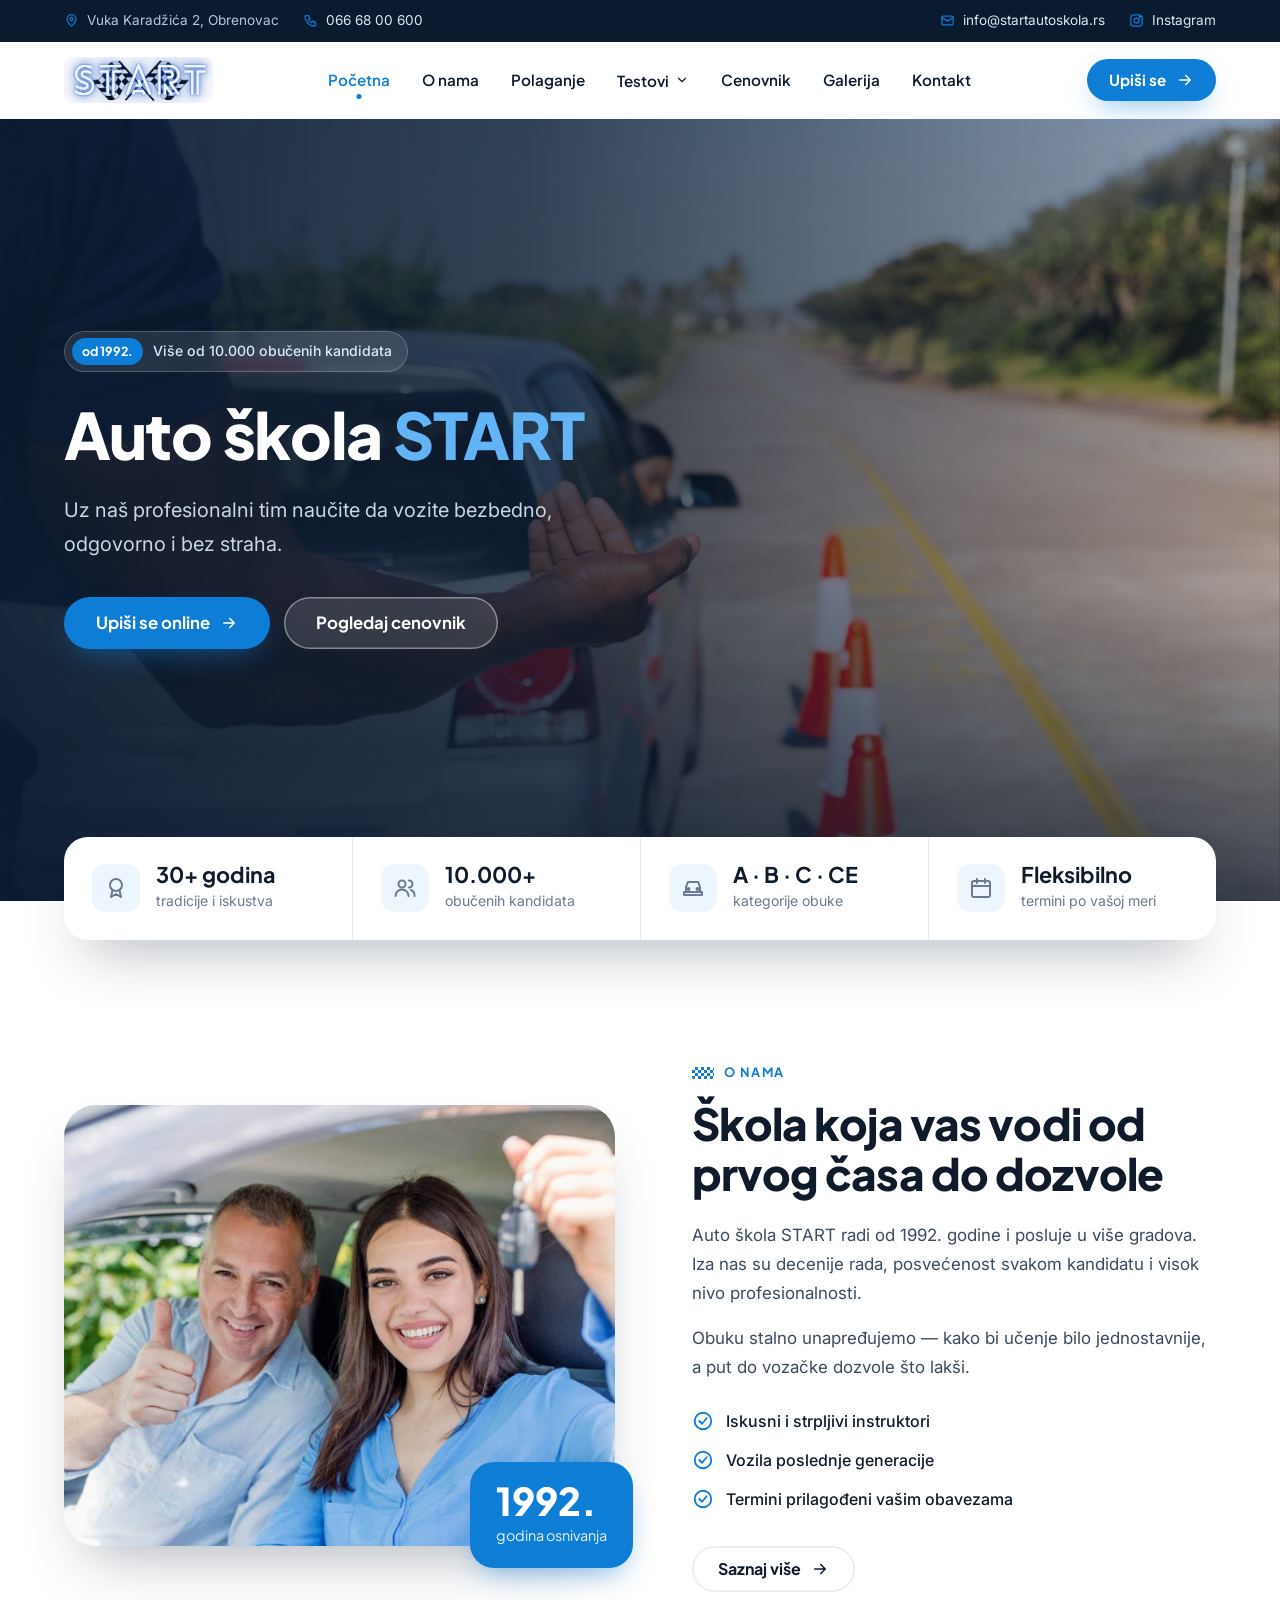
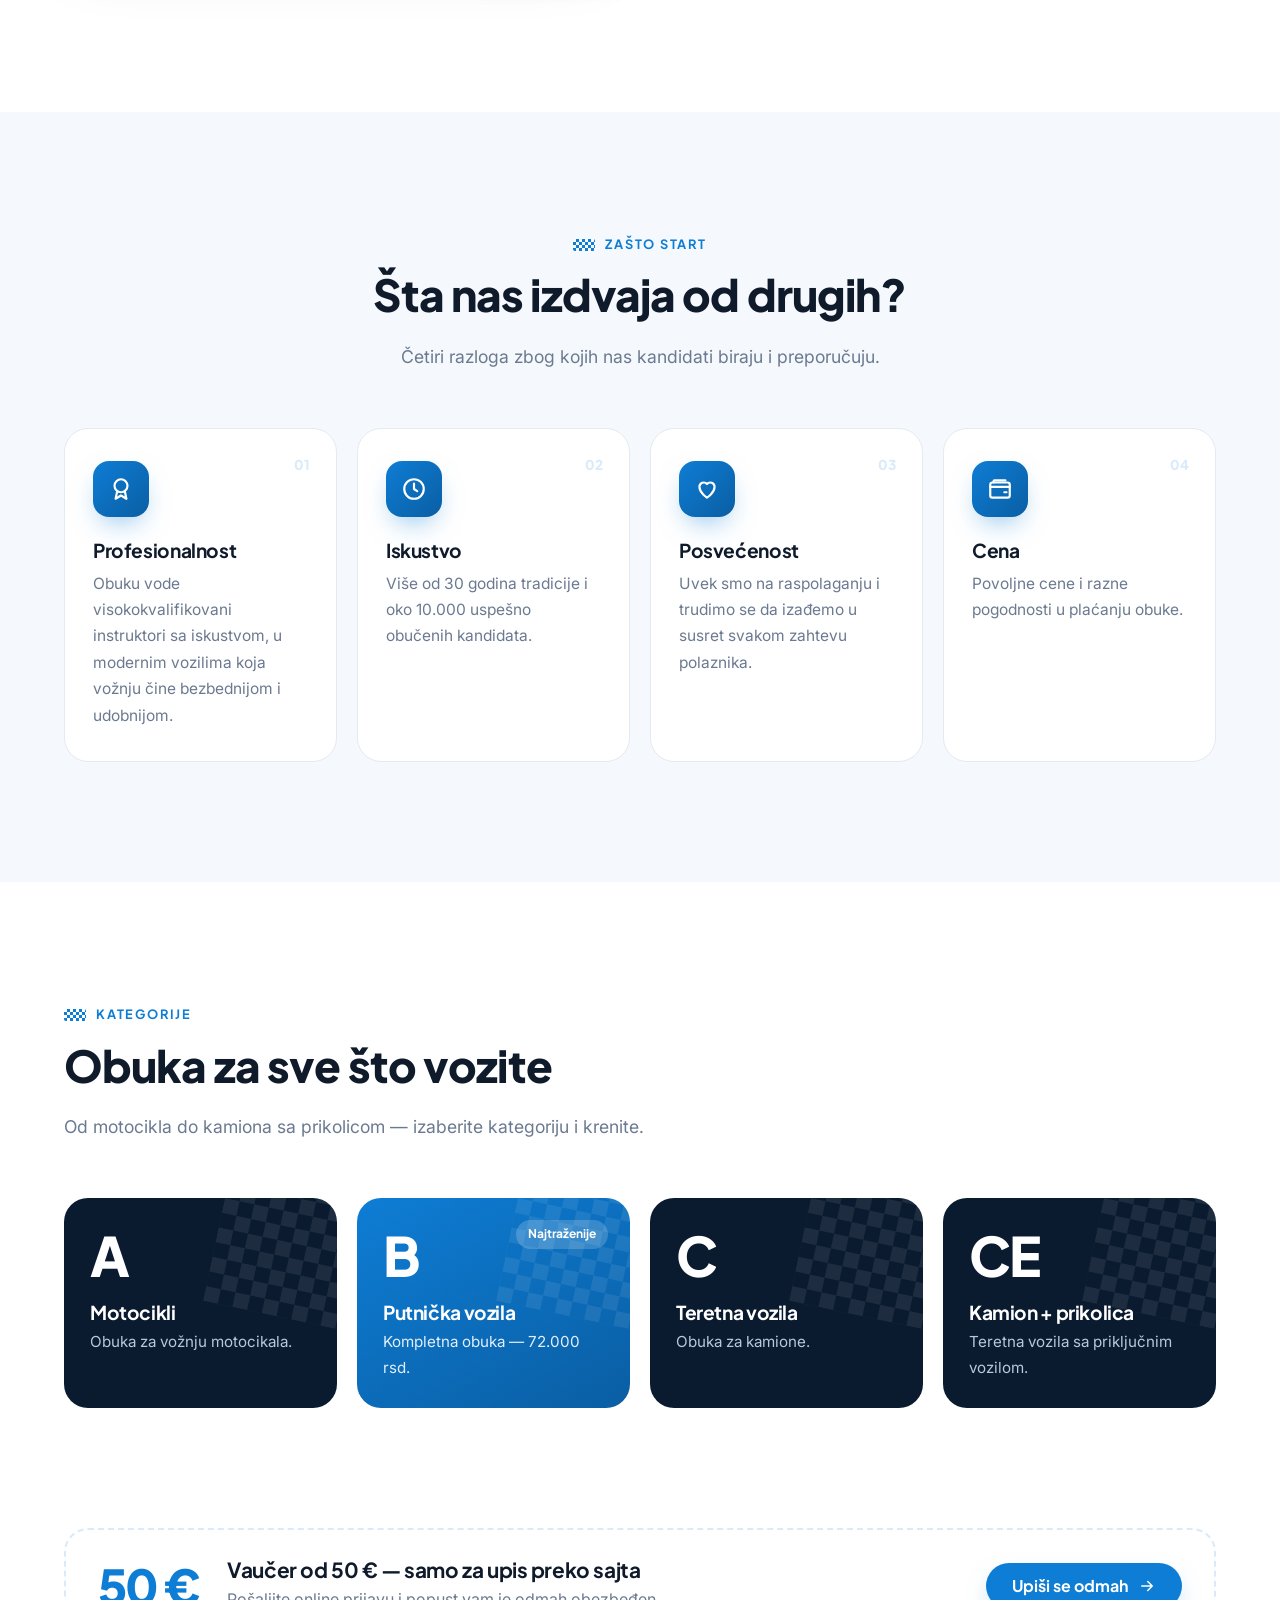
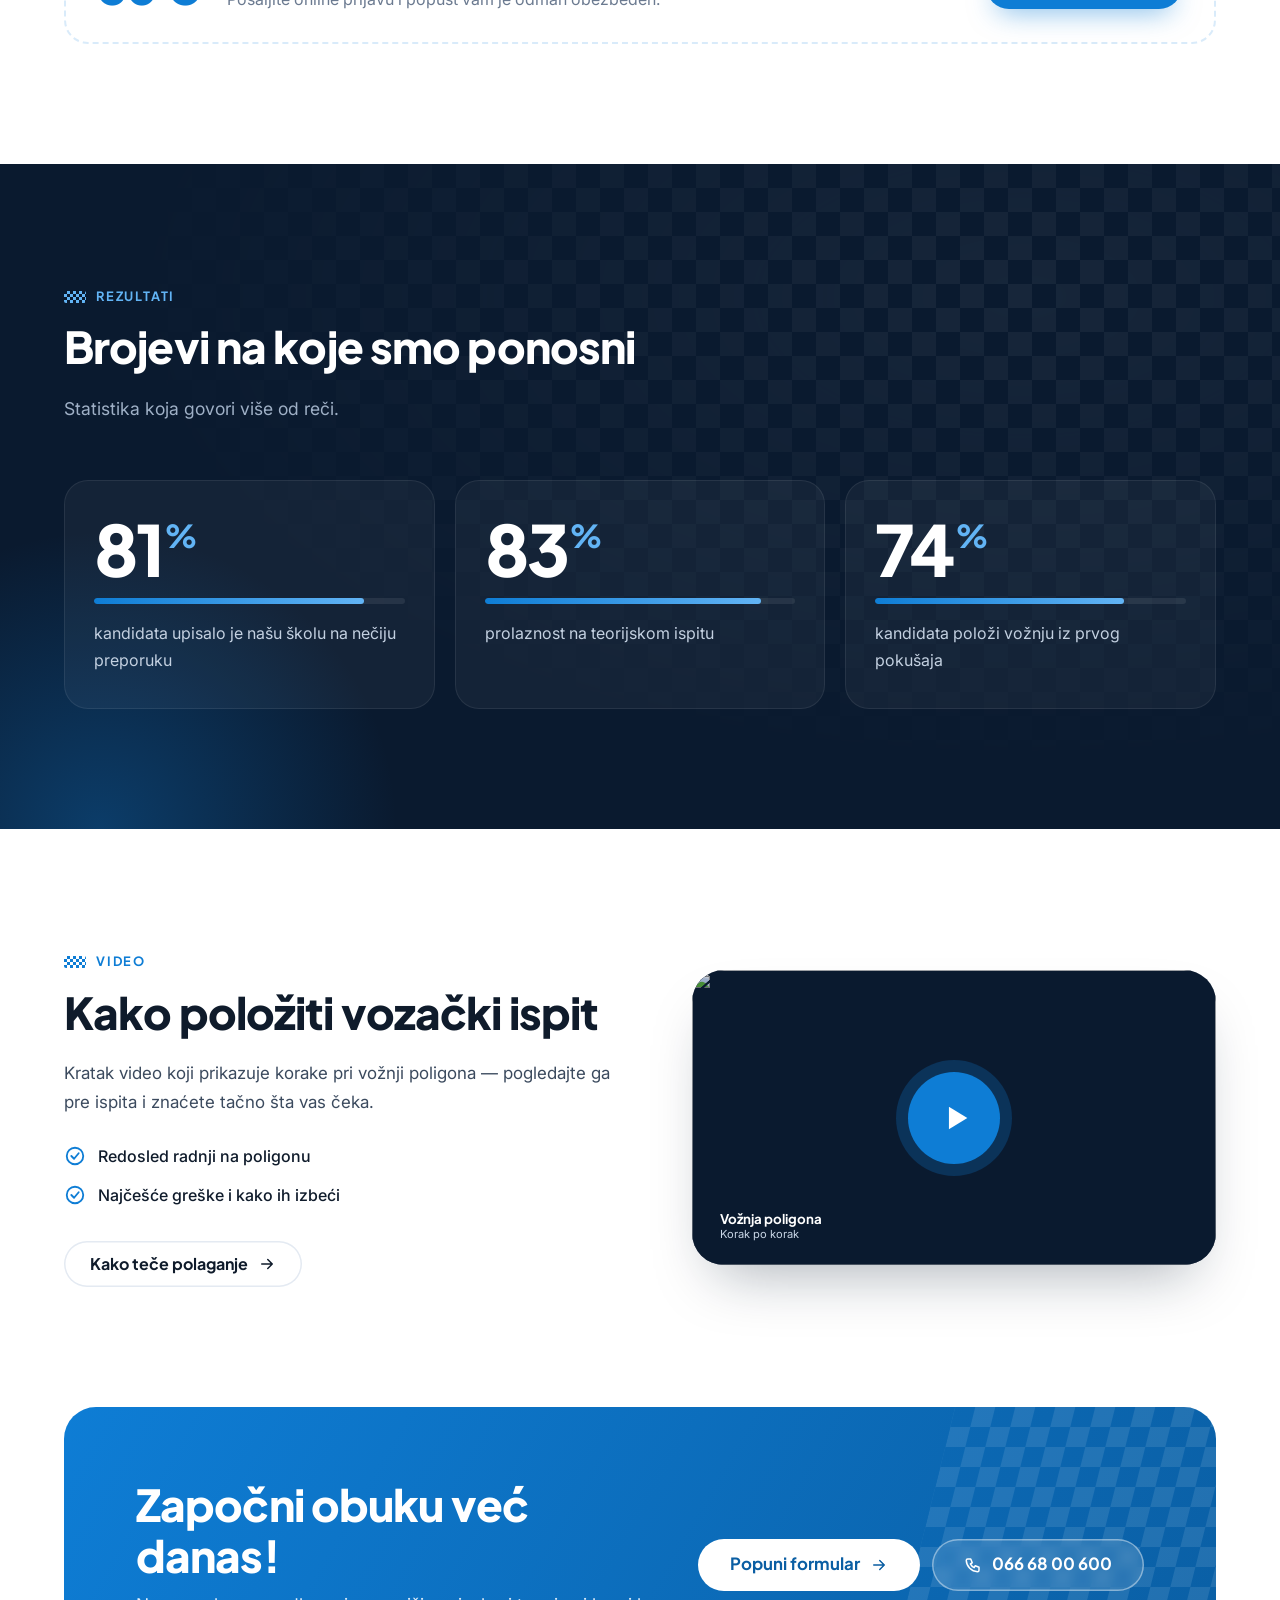
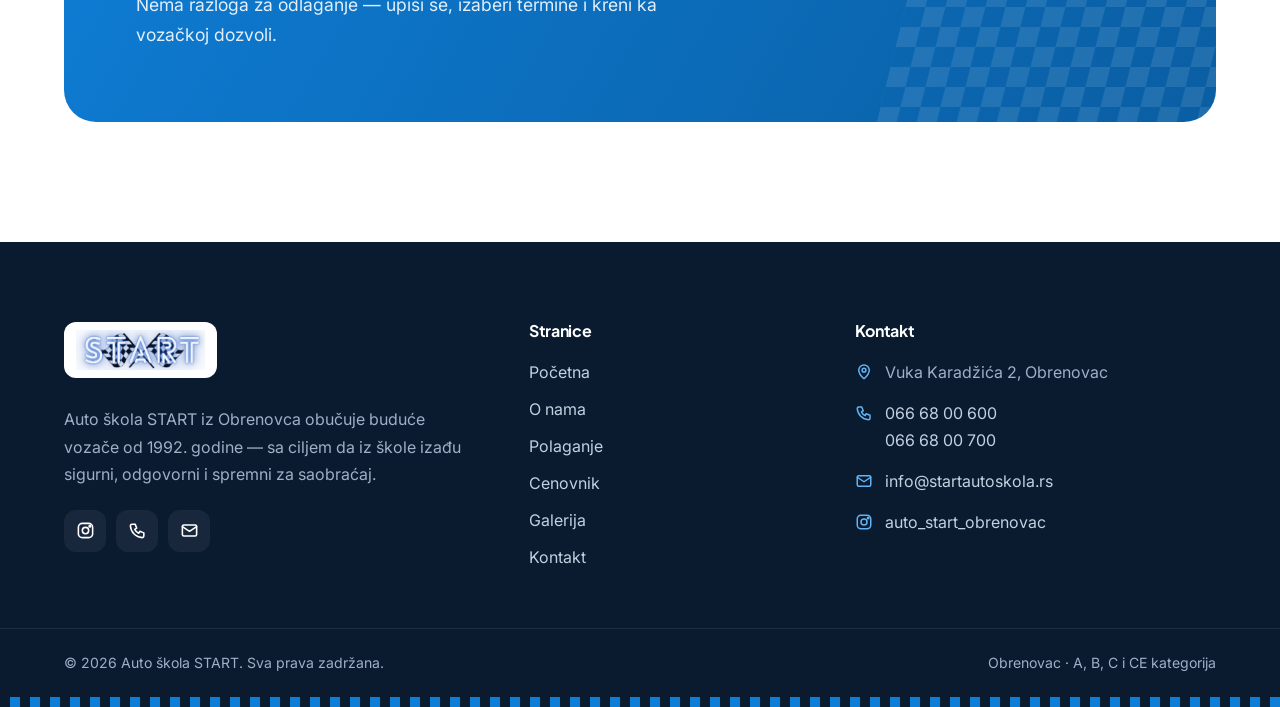
==== index.html @ a525bca4 "Redizajn sajta Auto škole START Šest statičkih stranica (početna, o nama, polaganje, cenovnik, galer" ====
<!DOCTYPE html>
<html lang="sr-Latn" class="no-js">
<head>
<meta charset="UTF-8">
<meta name="viewport" content="width=device-width, initial-scale=1, viewport-fit=cover">
<title>Auto škola START Obrenovac — A, B, C i CE kategorija</title>
<meta name="description" content="Auto škola START iz Obrenovca od 1992. godine. Iskusni instruktori, moderna vozila i povoljne cene obuke za A, B, C i CE kategoriju.">
<meta name="theme-color" content="#0e7dd5">
<meta property="og:title" content="Auto škola START Obrenovac — A, B, C i CE kategorija">
<meta property="og:description" content="Auto škola START iz Obrenovca od 1992. godine. Iskusni instruktori, moderna vozila i povoljne cene obuke za A, B, C i CE kategoriju.">
<meta property="og:image" content="assets/img/slider1.jpg">
<link rel="icon" type="image/png" href="assets/img/favicon-32x32.png">
<link rel="preconnect" href="https://fonts.googleapis.com">
<link rel="preconnect" href="https://fonts.gstatic.com" crossorigin>
<link href="https://fonts.googleapis.com/css2?family=Inter:wght@400;500;600;700&family=Plus+Jakarta+Sans:wght@600;700;800&display=swap" rel="stylesheet">
<link rel="stylesheet" href="assets/css/style.css">
</head>
<body>

<div class="topbar">
  <div class="container">
    <div class="topbar__group">
      <span class="topbar__item topbar__hide-sm"><svg viewBox="0 0 24 24" fill="none" stroke="currentColor" stroke-width="2" stroke-linecap="round" stroke-linejoin="round" aria-hidden="true"><path d="M12 21s-7-6.2-7-11.5A7 7 0 0 1 19 9.5C19 14.8 12 21 12 21z"/><circle cx="12" cy="9.5" r="2.5"/></svg> Vuka Karadžića 2, Obrenovac</span>
      <a class="topbar__item" href="tel:+381666800600"><svg viewBox="0 0 24 24" fill="none" stroke="currentColor" stroke-width="2" stroke-linecap="round" stroke-linejoin="round" aria-hidden="true"><path d="M5 4h4l2 5-2.5 1.5a11 11 0 0 0 5 5L15 13l5 2v4a2 2 0 0 1-2 2A16 16 0 0 1 3 6a2 2 0 0 1 2-2z"/></svg> 066 68 00 600</a>
    </div>
    <div class="topbar__group topbar__hide-sm">
      <a class="topbar__item" href="mailto:info@startautoskola.rs"><svg viewBox="0 0 24 24" fill="none" stroke="currentColor" stroke-width="2" stroke-linecap="round" stroke-linejoin="round" aria-hidden="true"><rect x="3" y="5" width="18" height="14" rx="2"/><path d="m3 7 9 6 9-6"/></svg> info@startautoskola.rs</a>
      <a class="topbar__item" href="https://instagram.com/auto_start_obrenovac" target="_blank" rel="noopener"><svg viewBox="0 0 24 24" fill="none" stroke="currentColor" stroke-width="2" stroke-linecap="round" stroke-linejoin="round" aria-hidden="true"><rect x="3" y="3" width="18" height="18" rx="5"/><circle cx="12" cy="12" r="4"/><circle cx="17.5" cy="6.5" r="1" fill="currentColor"/></svg> Instagram</a>
    </div>
  </div>
</div>

<header class="header">
  <div class="container">
    <a class="logo" href="index.html" aria-label="Auto škola START — početna">
      <img src="assets/img/logo.jpg" alt="Auto škola START" width="149" height="46">
    </a>
    <nav class="nav" id="nav" aria-label="Glavna navigacija">
        <a class="nav__link is-active" aria-current="page" href="index.html">Početna</a>
        <a class="nav__link" href="o-nama.html">O nama</a>
        <a class="nav__link" href="polaganje.html">Polaganje</a>
        <div class="dropdown">
          <button class="nav__link" type="button" aria-expanded="false" aria-haspopup="true">Testovi <svg viewBox="0 0 24 24" fill="none" stroke="currentColor" stroke-width="2" stroke-linecap="round" stroke-linejoin="round" aria-hidden="true"><path d="m6 9 6 6 6-6"/></svg></button>
          <div class="dropdown__menu">
            <a href="assets/docs/testovi-vezbanje.pdf" target="_blank" rel="noopener"><span class="dropdown__icon"><svg viewBox="0 0 24 24" fill="none" stroke="currentColor" stroke-width="2" stroke-linecap="round" stroke-linejoin="round" aria-hidden="true"><path d="M6 3h8l5 5v13H6z"/><path d="M14 3v5h5M9 13h6M9 17h6"/></svg></span><span><strong>Vežbanje</strong><small>Testovi za teorijski ispit (PDF)</small></span></a>
            <a href="http://servisi.euprava.gov.rs/autoskole/prijava" target="_blank" rel="noopener"><span class="dropdown__icon"><svg viewBox="0 0 24 24" fill="none" stroke="currentColor" stroke-width="2" stroke-linecap="round" stroke-linejoin="round" aria-hidden="true"><circle cx="12" cy="12" r="9"/><path d="M3 12h18M12 3a14 14 0 0 1 0 18M12 3a14 14 0 0 0 0 18"/></svg></span><span><strong>eUprava</strong><small>Zvanična provera i prijava</small></span></a>
            <a href="https://www.youtube.com/watch?v=YM4e-BxPa2U" target="_blank" rel="noopener"><span class="dropdown__icon"><svg viewBox="0 0 24 24" fill="none" stroke="currentColor" stroke-width="2" stroke-linecap="round" stroke-linejoin="round" aria-hidden="true"><path d="M7 4v16l13-8z" fill="currentColor" stroke="none"/></svg></span><span><strong>Polaganje praktičnog ispita</strong><small>Video: vožnja poligona</small></span></a>
          </div>
        </div>
        <a class="nav__link" href="cenovnik.html">Cenovnik</a>
        <a class="nav__link" href="galerija.html">Galerija</a>
        <a class="nav__link" href="kontakt.html">Kontakt</a>
        <a class="btn btn--primary nav__mobile-cta" href="kontakt.html">Upiši se online <svg viewBox="0 0 24 24" fill="none" stroke="currentColor" stroke-width="2" stroke-linecap="round" stroke-linejoin="round" aria-hidden="true"><path d="M5 12h14M13 6l6 6-6 6"/></svg></a>
    </nav>
    <div class="header__cta">
      <a class="btn btn--primary" href="kontakt.html">Upiši se <svg viewBox="0 0 24 24" fill="none" stroke="currentColor" stroke-width="2" stroke-linecap="round" stroke-linejoin="round" aria-hidden="true"><path d="M5 12h14M13 6l6 6-6 6"/></svg></a>
      <button class="burger" type="button" aria-label="Meni" aria-controls="nav" aria-expanded="false"><span></span><span></span><span></span></button>
    </div>
  </div>
</header>

<main>

<section class="hero" aria-label="Uvod">
  <div class="hero__slides">
    <div class="hero__slide is-active" data-title='Auto škola <span class="accent">START</span>' data-lead="Uz naš profesionalni tim naučite da vozite bezbedno, odgovorno i bez straha.">
      <img src="assets/img/slider1.jpg" alt="Instruktor vodi kandidata kroz poligon">
    </div>
    <div class="hero__slide" data-title='Teorijska obuka po <span class="accent">najnižim cenama</span>' data-lead="Upisom u našu školu ostvarujete razne pogodnosti i fleksibilne načine plaćanja.">
      <img src="assets/img/slider2-1.jpg" alt="Kandidati na teorijskoj nastavi" loading="lazy">
    </div>
  </div>
  <div class="container">
    <div class="hero__content">
      <div class="hero__badge"><b>od 1992.</b> Više od 10.000 obučenih kandidata</div>
      <div class="hero__caption">
        <h1 class="hero__caption-text" data-hero-title>Auto škola <span class="accent">START</span></h1>
      </div>
      <p class="hero__lead hero__caption-text" data-hero-lead>Uz naš profesionalni tim naučite da vozite bezbedno, odgovorno i bez straha.</p>
      <div class="hero__actions">
        <a class="btn btn--primary btn--lg" href="kontakt.html">Upiši se online <svg viewBox="0 0 24 24" fill="none" stroke="currentColor" stroke-width="2" stroke-linecap="round" stroke-linejoin="round" aria-hidden="true"><path d="M5 12h14M13 6l6 6-6 6"/></svg></a>
        <a class="btn btn--ghost btn--lg" href="cenovnik.html">Pogledaj cenovnik</a>
      </div>
    </div>
  </div>
  <div class="hero__dots">
    <div class="container">
      <button class="hero__dot is-active" type="button" aria-label="Slajd 1"></button>
      <button class="hero__dot" type="button" aria-label="Slajd 2"></button>
    </div>
  </div>
</section>

<div class="trust">
  <div class="container">
    <div class="trust__grid">
      <div class="trust__item"><span class="trust__icon"><svg viewBox="0 0 24 24" fill="none" stroke="currentColor" stroke-width="2" stroke-linecap="round" stroke-linejoin="round" aria-hidden="true"><circle cx="12" cy="9" r="6"/><path d="m8.5 14-1.5 7 5-3 5 3-1.5-7"/></svg></span><div><strong>30+ godina</strong><span>tradicije i iskustva</span></div></div>
      <div class="trust__item"><span class="trust__icon"><svg viewBox="0 0 24 24" fill="none" stroke="currentColor" stroke-width="2" stroke-linecap="round" stroke-linejoin="round" aria-hidden="true"><circle cx="9" cy="8" r="3.5"/><path d="M2.5 20a6.5 6.5 0 0 1 13 0"/><path d="M16 4.5a3.5 3.5 0 0 1 0 7M18 14a6 6 0 0 1 3.5 6"/></svg></span><div><strong>10.000+</strong><span>obučenih kandidata</span></div></div>
      <div class="trust__item"><span class="trust__icon"><svg viewBox="0 0 24 24" fill="none" stroke="currentColor" stroke-width="2" stroke-linecap="round" stroke-linejoin="round" aria-hidden="true"><path d="M5 16V11l2-5h10l2 5v5"/><path d="M3 16h18v3H3z"/><circle cx="7.5" cy="13" r="1"/><circle cx="16.5" cy="13" r="1"/></svg></span><div><strong>A · B · C · CE</strong><span>kategorije obuke</span></div></div>
      <div class="trust__item"><span class="trust__icon"><svg viewBox="0 0 24 24" fill="none" stroke="currentColor" stroke-width="2" stroke-linecap="round" stroke-linejoin="round" aria-hidden="true"><rect x="3" y="5" width="18" height="16" rx="2"/><path d="M3 10h18M8 3v4M16 3v4"/></svg></span><div><strong>Fleksibilno</strong><span>termini po vašoj meri</span></div></div>
    </div>
  </div>
</div>

<section class="section">
  <div class="container split">
    <div class="split__media reveal">
      <img src="assets/img/aboutus.jpg" alt="Srećna kandidatkinja sa ključevima nakon položenog ispita" loading="lazy">
      <div class="split__tag"><strong>1992.</strong><span>godina osnivanja</span></div>
    </div>
    <div class="split__body reveal reveal-d1">
      <span class="eyebrow">O nama</span>
      <h2>Škola koja vas vodi od prvog časa do dozvole</h2>
      <p>Auto škola START radi od 1992. godine i posluje u više gradova. Iza nas su decenije rada, posvećenost svakom kandidatu i visok nivo profesionalnosti.</p>
      <p>Obuku stalno unapređujemo — kako bi učenje bilo jednostavnije, a put do vozačke dozvole što lakši.</p>
      <ul class="checklist">
        <li><svg viewBox="0 0 24 24" fill="none" stroke="currentColor" stroke-width="2" stroke-linecap="round" stroke-linejoin="round" aria-hidden="true"><circle cx="12" cy="12" r="9"/><path d="m8 12 3 3 5-6"/></svg> Iskusni i strpljivi instruktori</li>
        <li><svg viewBox="0 0 24 24" fill="none" stroke="currentColor" stroke-width="2" stroke-linecap="round" stroke-linejoin="round" aria-hidden="true"><circle cx="12" cy="12" r="9"/><path d="m8 12 3 3 5-6"/></svg> Vozila poslednje generacije</li>
        <li><svg viewBox="0 0 24 24" fill="none" stroke="currentColor" stroke-width="2" stroke-linecap="round" stroke-linejoin="round" aria-hidden="true"><circle cx="12" cy="12" r="9"/><path d="m8 12 3 3 5-6"/></svg> Termini prilagođeni vašim obavezama</li>
      </ul>
      <a class="btn btn--outline" href="o-nama.html">Saznaj više <svg viewBox="0 0 24 24" fill="none" stroke="currentColor" stroke-width="2" stroke-linecap="round" stroke-linejoin="round" aria-hidden="true"><path d="M5 12h14M13 6l6 6-6 6"/></svg></a>
    </div>
  </div>
</section>

<section class="section section--soft">
  <div class="container">
    <div class="section-head section-head--center reveal">
      <span class="eyebrow">Zašto START</span>
      <h2>Šta nas izdvaja od drugih?</h2>
      <p>Četiri razloga zbog kojih nas kandidati biraju i preporučuju.</p>
    </div>
    <div class="cards">
      <article class="card reveal"><span class="card__num">01</span><div class="card__icon"><svg viewBox="0 0 24 24" fill="none" stroke="currentColor" stroke-width="2" stroke-linecap="round" stroke-linejoin="round" aria-hidden="true"><circle cx="12" cy="9" r="6"/><path d="m8.5 14-1.5 7 5-3 5 3-1.5-7"/></svg></div><h3>Profesionalnost</h3><p>Obuku vode visokokvalifikovani instruktori sa iskustvom, u modernim vozilima koja vožnju čine bezbednijom i udobnijom.</p></article>
      <article class="card reveal reveal-d1"><span class="card__num">02</span><div class="card__icon"><svg viewBox="0 0 24 24" fill="none" stroke="currentColor" stroke-width="2" stroke-linecap="round" stroke-linejoin="round" aria-hidden="true"><circle cx="12" cy="12" r="9"/><path d="M12 7v5l3 2"/></svg></div><h3>Iskustvo</h3><p>Više od 30 godina tradicije i oko 10.000 uspešno obučenih kandidata.</p></article>
      <article class="card reveal reveal-d2"><span class="card__num">03</span><div class="card__icon"><svg viewBox="0 0 24 24" fill="none" stroke="currentColor" stroke-width="2" stroke-linecap="round" stroke-linejoin="round" aria-hidden="true"><path d="M12 20s-7-4.4-7-10a4 4 0 0 1 7-2.6A4 4 0 0 1 19 10c0 5.6-7 10-7 10z"/></svg></div><h3>Posvećenost</h3><p>Uvek smo na raspolaganju i trudimo se da izađemo u susret svakom zahtevu polaznika.</p></article>
      <article class="card reveal reveal-d3"><span class="card__num">04</span><div class="card__icon"><svg viewBox="0 0 24 24" fill="none" stroke="currentColor" stroke-width="2" stroke-linecap="round" stroke-linejoin="round" aria-hidden="true"><rect x="3" y="6" width="18" height="14" rx="2"/><path d="M3 10h18M16 15h2"/><path d="M6 6V5a1 1 0 0 1 1-1h10"/></svg></div><h3>Cena</h3><p>Povoljne cene i razne pogodnosti u plaćanju obuke.</p></article>
    </div>
  </div>
</section>

<section class="section">
  <div class="container">
    <div class="section-head reveal">
      <span class="eyebrow">Kategorije</span>
      <h2>Obuka za sve što vozite</h2>
      <p>Od motocikla do kamiona sa prikolicom — izaberite kategoriju i krenite.</p>
    </div>
    <div class="cats">
      <a class="cat reveal" href="kontakt.html"><div class="cat__letter">A</div><h3>Motocikli</h3><p>Obuka za vožnju motocikala.</p></a>
      <a class="cat cat--featured reveal reveal-d1" href="cenovnik.html"><span class="cat__pill">Najtraženije</span><div class="cat__letter">B</div><h3>Putnička vozila</h3><p>Kompletna obuka — 72.000 rsd.</p></a>
      <a class="cat reveal reveal-d2" href="kontakt.html"><div class="cat__letter">C</div><h3>Teretna vozila</h3><p>Obuka za kamione.</p></a>
      <a class="cat reveal reveal-d3" href="kontakt.html"><div class="cat__letter">CE</div><h3>Kamion + prikolica</h3><p>Teretna vozila sa priključnim vozilom.</p></a>
    </div>
  </div>
</section>

<section class="section" style="padding-top:0">
  <div class="container">
    <div class="voucher reveal">
      <div class="voucher__amount">50 €</div>
      <div class="voucher__body">
        <h3>Vaučer od 50 € — samo za upis preko sajta</h3>
        <p>Pošaljite online prijavu i popust vam je odmah obezbeđen.</p>
      </div>
      <a class="btn btn--primary" href="kontakt.html?vaucer">Upiši se odmah <svg viewBox="0 0 24 24" fill="none" stroke="currentColor" stroke-width="2" stroke-linecap="round" stroke-linejoin="round" aria-hidden="true"><path d="M5 12h14M13 6l6 6-6 6"/></svg></a>
    </div>
  </div>
</section>

<section class="section stats">
  <div class="container">
    <div class="section-head reveal">
      <span class="eyebrow">Rezultati</span>
      <h2>Brojevi na koje smo ponosni</h2>
      <p>Statistika koja govori više od reči.</p>
    </div>
    <div class="stats__grid">
      <div class="stat reveal"><div class="stat__value"><span data-count="87">0</span><sup>%</sup></div><div class="stat__bar"><i></i></div><p>kandidata upisalo je našu školu na nečiju preporuku</p></div>
      <div class="stat reveal reveal-d1"><div class="stat__value"><span data-count="89">0</span><sup>%</sup></div><div class="stat__bar"><i></i></div><p>prolaznost na teorijskom ispitu</p></div>
      <div class="stat reveal reveal-d2"><div class="stat__value"><span data-count="80">0</span><sup>%</sup></div><div class="stat__bar"><i></i></div><p>kandidata položi vožnju iz prvog pokušaja</p></div>
    </div>
  </div>
</section>

<section class="section">
  <div class="container split split--rev">
    <div class="split__media reveal">
      <div class="video">
        <img src="https://i.ytimg.com/vi/YM4e-BxPa2U/hqdefault.jpg" alt="" loading="lazy">
        <button class="video__btn" type="button" data-video="YM4e-BxPa2U" aria-label="Pusti video: kako položiti vozački ispit">
          <span class="video__play"><svg viewBox="0 0 24 24" fill="none" stroke="currentColor" stroke-width="2" stroke-linecap="round" stroke-linejoin="round" aria-hidden="true"><path d="M7 4v16l13-8z" fill="currentColor" stroke="none"/></svg></span>
          <span class="video__label">Vožnja poligona<small>Korak po korak</small></span>
        </button>
      </div>
    </div>
    <div class="split__body reveal reveal-d1">
      <span class="eyebrow">Video</span>
      <h2>Kako položiti vozački ispit</h2>
      <p>Kratak video koji prikazuje korake pri vožnji poligona — pogledajte ga pre ispita i znaćete tačno šta vas čeka.</p>
      <ul class="checklist">
        <li><svg viewBox="0 0 24 24" fill="none" stroke="currentColor" stroke-width="2" stroke-linecap="round" stroke-linejoin="round" aria-hidden="true"><circle cx="12" cy="12" r="9"/><path d="m8 12 3 3 5-6"/></svg> Redosled radnji na poligonu</li>
        <li><svg viewBox="0 0 24 24" fill="none" stroke="currentColor" stroke-width="2" stroke-linecap="round" stroke-linejoin="round" aria-hidden="true"><circle cx="12" cy="12" r="9"/><path d="m8 12 3 3 5-6"/></svg> Najčešće greške i kako ih izbeći</li>
      </ul>
      <a class="btn btn--outline" href="polaganje.html">Kako teče polaganje <svg viewBox="0 0 24 24" fill="none" stroke="currentColor" stroke-width="2" stroke-linecap="round" stroke-linejoin="round" aria-hidden="true"><path d="M5 12h14M13 6l6 6-6 6"/></svg></a>
    </div>
  </div>
</section>

<section class="section" style="padding-top:0">
  <div class="container">
    <div class="cta reveal">
      <div>
        <h2>Započni obuku već danas!</h2>
        <p>Nema razloga za odlaganje — upiši se, izaberi termine i kreni ka vozačkoj dozvoli.</p>
      </div>
      <div class="cta__actions">
        <a class="btn btn--white btn--lg" href="kontakt.html">Popuni formular <svg viewBox="0 0 24 24" fill="none" stroke="currentColor" stroke-width="2" stroke-linecap="round" stroke-linejoin="round" aria-hidden="true"><path d="M5 12h14M13 6l6 6-6 6"/></svg></a>
        <a class="btn btn--ghost btn--lg" href="tel:+381666800600"><svg viewBox="0 0 24 24" fill="none" stroke="currentColor" stroke-width="2" stroke-linecap="round" stroke-linejoin="round" aria-hidden="true"><path d="M5 4h4l2 5-2.5 1.5a11 11 0 0 0 5 5L15 13l5 2v4a2 2 0 0 1-2 2A16 16 0 0 1 3 6a2 2 0 0 1 2-2z"/></svg> 066 68 00 600</a>
      </div>
    </div>
  </div>
</section>
</main>

<footer class="footer">
  <div class="container">
    <div class="footer__grid">
      <div class="footer__brand">
        <a class="footer__logo" href="index.html"><img src="assets/img/logo.jpg" alt="Auto škola START" width="130" height="40"></a>
        <p>Auto škola START iz Obrenovca obučuje buduće vozače od 1992. godine — sa ciljem da iz škole izađu sigurni, odgovorni i spremni za saobraćaj.</p>
        <div class="socials">
          <a href="https://instagram.com/auto_start_obrenovac" target="_blank" rel="noopener" aria-label="Instagram"><svg viewBox="0 0 24 24" fill="none" stroke="currentColor" stroke-width="2" stroke-linecap="round" stroke-linejoin="round" aria-hidden="true"><rect x="3" y="3" width="18" height="18" rx="5"/><circle cx="12" cy="12" r="4"/><circle cx="17.5" cy="6.5" r="1" fill="currentColor"/></svg></a>
          <a href="tel:+381666800600" aria-label="Pozovite nas"><svg viewBox="0 0 24 24" fill="none" stroke="currentColor" stroke-width="2" stroke-linecap="round" stroke-linejoin="round" aria-hidden="true"><path d="M5 4h4l2 5-2.5 1.5a11 11 0 0 0 5 5L15 13l5 2v4a2 2 0 0 1-2 2A16 16 0 0 1 3 6a2 2 0 0 1 2-2z"/></svg></a>
          <a href="mailto:info@startautoskola.rs" aria-label="Email"><svg viewBox="0 0 24 24" fill="none" stroke="currentColor" stroke-width="2" stroke-linecap="round" stroke-linejoin="round" aria-hidden="true"><rect x="3" y="5" width="18" height="14" rx="2"/><path d="m3 7 9 6 9-6"/></svg></a>
        </div>
      </div>
      <div>
        <h4>Stranice</h4>
        <ul class="footer__links">
          <li><a href="index.html">Početna</a></li>
          <li><a href="o-nama.html">O nama</a></li>
          <li><a href="polaganje.html">Polaganje</a></li>
          <li><a href="cenovnik.html">Cenovnik</a></li>
          <li><a href="galerija.html">Galerija</a></li>
          <li><a href="kontakt.html">Kontakt</a></li>
        </ul>
      </div>
      <div>
        <h4>Kontakt</h4>
        <ul class="footer__contact">
          <li><svg viewBox="0 0 24 24" fill="none" stroke="currentColor" stroke-width="2" stroke-linecap="round" stroke-linejoin="round" aria-hidden="true"><path d="M12 21s-7-6.2-7-11.5A7 7 0 0 1 19 9.5C19 14.8 12 21 12 21z"/><circle cx="12" cy="9.5" r="2.5"/></svg><span>Vuka Karadžića 2, Obrenovac</span></li>
          <li><svg viewBox="0 0 24 24" fill="none" stroke="currentColor" stroke-width="2" stroke-linecap="round" stroke-linejoin="round" aria-hidden="true"><path d="M5 4h4l2 5-2.5 1.5a11 11 0 0 0 5 5L15 13l5 2v4a2 2 0 0 1-2 2A16 16 0 0 1 3 6a2 2 0 0 1 2-2z"/></svg><span><a href="tel:+381666800600">066 68 00 600</a><br><a href="tel:+381666800700">066 68 00 700</a></span></li>
          <li><svg viewBox="0 0 24 24" fill="none" stroke="currentColor" stroke-width="2" stroke-linecap="round" stroke-linejoin="round" aria-hidden="true"><rect x="3" y="5" width="18" height="14" rx="2"/><path d="m3 7 9 6 9-6"/></svg><a href="mailto:info@startautoskola.rs">info@startautoskola.rs</a></li>
          <li><svg viewBox="0 0 24 24" fill="none" stroke="currentColor" stroke-width="2" stroke-linecap="round" stroke-linejoin="round" aria-hidden="true"><rect x="3" y="3" width="18" height="18" rx="5"/><circle cx="12" cy="12" r="4"/><circle cx="17.5" cy="6.5" r="1" fill="currentColor"/></svg><a href="https://instagram.com/auto_start_obrenovac" target="_blank" rel="noopener">auto_start_obrenovac</a></li>
        </ul>
      </div>
    </div>
  </div>
  <div class="footer__bottom">
    <div class="container">
      <span>© <span data-year>2026</span> Auto škola START. Sva prava zadržana.</span>
      <span>Obrenovac · A, B, C i CE kategorija</span>
    </div>
  </div>
  <div class="checker-strip" aria-hidden="true"></div>
</footer>

<div class="callbar">
  <a class="btn btn--outline" href="tel:+381666800600"><svg viewBox="0 0 24 24" fill="none" stroke="currentColor" stroke-width="2" stroke-linecap="round" stroke-linejoin="round" aria-hidden="true"><path d="M5 4h4l2 5-2.5 1.5a11 11 0 0 0 5 5L15 13l5 2v4a2 2 0 0 1-2 2A16 16 0 0 1 3 6a2 2 0 0 1 2-2z"/></svg> Pozovi</a>
  <a class="btn btn--primary" href="kontakt.html">Upiši se</a>
</div>

<aside class="popup" aria-label="Vaučer za upis">
  <div class="popup__top">
    <button class="popup__close" type="button" aria-label="Zatvori"><svg viewBox="0 0 24 24" fill="none" stroke="currentColor" stroke-width="2" stroke-linecap="round" stroke-linejoin="round" aria-hidden="true"><path d="M6 6l12 12M18 6 6 18"/></svg></button>
    <strong>50 €</strong>
    <span>vaučer za upis preko sajta</span>
  </div>
  <div class="popup__body">
    <p>Prijavi se online i odmah ostvari popust od 50 € na obuku.</p>
    <a class="btn btn--primary" href="kontakt.html?vaucer">Iskoristi vaučer <svg viewBox="0 0 24 24" fill="none" stroke="currentColor" stroke-width="2" stroke-linecap="round" stroke-linejoin="round" aria-hidden="true"><path d="M5 12h14M13 6l6 6-6 6"/></svg></a>
  </div>
</aside>
<script src="assets/js/main.js"></script>
</body>
</html>
---- assets/css/style.css ----
/* =========================================================
   Auto škola START — stil
   ========================================================= */
:root{
  --blue:#0e7dd5;
  --blue-600:#0d71c0;
  --blue-700:#0a5ea3;
  --blue-50:#eef6fd;
  --blue-100:#d9ebfa;
  --navy:#0a1a2f;
  --navy-2:#10243f;
  --ink:#0f1b2b;
  --text:#3b4a5e;
  --muted:#6b7a90;
  --line:#e4eaf2;
  --bg:#ffffff;
  --bg-soft:#f5f8fc;
  --warn:#ffb020;

  --ff:'Inter',system-ui,-apple-system,'Segoe UI',Roboto,sans-serif;
  --fd:'Plus Jakarta Sans','Inter',system-ui,sans-serif;

  --r-s:10px; --r-m:16px; --r-l:24px; --r-xl:32px;
  --sh-s:0 1px 2px rgba(15,27,43,.06),0 2px 8px rgba(15,27,43,.05);
  --sh-m:0 10px 30px -12px rgba(15,27,43,.18);
  --sh-l:0 30px 60px -24px rgba(10,26,47,.35);
  --sh-blue:0 12px 28px -10px rgba(14,125,213,.55);
  --ease:cubic-bezier(.22,1,.36,1);
  --maxw:1200px;
  --header-h:76px;
}

*,*::before,*::after{box-sizing:border-box}
html{scroll-behavior:smooth;-webkit-text-size-adjust:100%}
body{
  margin:0;font-family:var(--ff);font-size:16px;line-height:1.7;
  color:var(--text);background:var(--bg);-webkit-font-smoothing:antialiased;
  overflow-x:hidden;
}
img{max-width:100%;display:block}
a{color:var(--blue);text-decoration:none}
h1,h2,h3,h4{font-family:var(--fd);color:var(--ink);line-height:1.15;margin:0 0 .5em;letter-spacing:-.02em}
h1{font-size:clamp(2.2rem,5.4vw,4rem);font-weight:800}
h2{font-size:clamp(1.8rem,3.6vw,2.75rem);font-weight:800}
h3{font-size:1.2rem;font-weight:700}
p{margin:0 0 1em}
ul{margin:0;padding:0;list-style:none}
:focus-visible{outline:3px solid var(--blue);outline-offset:3px;border-radius:6px}
::selection{background:var(--blue);color:#fff}

@media (prefers-reduced-motion:reduce){
  html{scroll-behavior:auto}
  *,*::before,*::after{animation-duration:.01ms!important;animation-iteration-count:1!important;transition-duration:.01ms!important}
}

.container{width:100%;max-width:var(--maxw);margin:0 auto;padding:0 24px}
@media (max-width:600px){.container{padding:0 16px}}
.section{padding:clamp(72px,10vw,120px) 0}
.section--soft{background:var(--bg-soft)}
.sr-only{position:absolute;width:1px;height:1px;overflow:hidden;clip:rect(0 0 0 0);white-space:nowrap}

/* eyebrow + section head */
.eyebrow{
  display:inline-flex;align-items:center;gap:10px;font-family:var(--fd);
  font-size:.8rem;font-weight:700;letter-spacing:.14em;text-transform:uppercase;color:var(--blue);
  margin-bottom:14px;
}
.eyebrow::before{
  content:"";width:22px;height:12px;border-radius:2px;
  background:conic-gradient(currentColor 25%,transparent 0 50%,currentColor 0 75%,transparent 0) 0 0/6px 6px;
}
.section-head{max-width:680px;margin-bottom:56px}
.section-head--center{text-align:center;margin-left:auto;margin-right:auto}
.section-head p{font-size:1.1rem;color:var(--muted);margin:0}

/* buttons */
.btn{
  display:inline-flex;align-items:center;justify-content:center;gap:10px;
  padding:14px 26px;border-radius:999px;border:0;cursor:pointer;
  font-family:var(--fd);font-weight:700;font-size:1rem;line-height:1;white-space:nowrap;
  transition:transform .25s var(--ease),box-shadow .25s var(--ease),background-color .2s,color .2s;
}
.btn svg{width:18px;height:18px;flex:none;transition:transform .25s var(--ease)}
.btn:hover svg{transform:translateX(3px)}
.btn--primary{background:var(--blue);color:#fff;box-shadow:var(--sh-blue)}
.btn--primary:hover{background:var(--blue-600);transform:translateY(-2px)}
.btn--ghost{background:rgba(255,255,255,.12);color:#fff;box-shadow:inset 0 0 0 1.5px rgba(255,255,255,.4);backdrop-filter:blur(6px)}
.btn--ghost:hover{background:rgba(255,255,255,.22)}
.btn--outline{background:transparent;color:var(--ink);box-shadow:inset 0 0 0 1.5px var(--line)}
.btn--outline:hover{box-shadow:inset 0 0 0 1.5px var(--blue);color:var(--blue)}
.btn--white{background:#fff;color:var(--blue-700)}
.btn--white:hover{transform:translateY(-2px);box-shadow:0 14px 30px -12px rgba(0,0,0,.35)}
.btn--lg{padding:17px 32px;font-size:1.05rem}

/* =================== TOP BAR =================== */
.topbar{background:var(--navy);color:#b8c6d9;font-size:.85rem}
.topbar .container{display:flex;justify-content:space-between;align-items:center;gap:16px;min-height:42px}
.topbar a{color:#dbe6f3}
.topbar a:hover{color:#fff}
.topbar__group{display:flex;gap:24px;align-items:center}
.topbar__item{display:inline-flex;align-items:center;gap:8px}
.topbar svg{width:15px;height:15px;color:var(--blue)}
@media (max-width:760px){.topbar__hide-sm{display:none}.topbar .container{justify-content:center}}

/* =================== HEADER =================== */
.header{
  position:sticky;top:0;z-index:50;background:rgba(255,255,255,.86);
  backdrop-filter:saturate(180%) blur(14px);-webkit-backdrop-filter:saturate(180%) blur(14px);
  border-bottom:1px solid transparent;transition:border-color .3s,box-shadow .3s;
}
.header.is-scrolled{border-bottom-color:var(--line);box-shadow:0 6px 24px -18px rgba(15,27,43,.4)}
.header .container{display:flex;align-items:center;justify-content:space-between;height:var(--header-h);gap:24px}
.logo{display:flex;align-items:center;flex:none}
.logo img{height:46px;width:auto;border-radius:8px;mix-blend-mode:multiply}

.nav{display:flex;align-items:center;gap:4px}
.nav__link{
  position:relative;display:inline-flex;align-items:center;gap:6px;padding:10px 14px;border-radius:999px;
  font-family:var(--fd);font-weight:600;font-size:.95rem;color:var(--ink);background:none;border:0;cursor:pointer;
  transition:color .2s,background-color .2s;
}
.nav__link:hover{color:var(--blue);background:var(--blue-50)}
.nav__link.is-active{color:var(--blue)}
.nav__link.is-active::after{content:"";position:absolute;left:50%;bottom:4px;width:5px;height:5px;border-radius:50%;background:var(--blue);transform:translateX(-50%)}
.nav__link svg{width:14px;height:14px;transition:transform .25s var(--ease)}

.dropdown{position:relative}
.dropdown__menu{
  position:absolute;top:calc(100% + 10px);left:50%;min-width:260px;padding:8px;
  background:#fff;border:1px solid var(--line);border-radius:var(--r-m);box-shadow:var(--sh-m);
  opacity:0;visibility:hidden;transform:translate(-50%,8px);transition:all .25s var(--ease);
}
.dropdown__menu::before{content:"";position:absolute;inset:-12px 0 auto;height:12px}
.dropdown:hover .dropdown__menu,.dropdown.is-open .dropdown__menu{opacity:1;visibility:visible;transform:translate(-50%,0)}
.dropdown:hover .nav__link svg,.dropdown.is-open .nav__link svg{transform:rotate(180deg)}
.dropdown__menu a{display:flex;gap:12px;align-items:flex-start;padding:10px 12px;border-radius:10px;color:var(--ink)}
.dropdown__menu a:hover{background:var(--blue-50)}
.dropdown__menu strong{display:block;font-family:var(--fd);font-size:.93rem;font-weight:700}
.dropdown__menu small{display:block;color:var(--muted);font-size:.8rem;line-height:1.4}
.dropdown__icon{flex:none;width:34px;height:34px;border-radius:9px;display:grid;place-items:center;background:var(--blue-50);color:var(--blue)}
.dropdown__icon svg{width:17px;height:17px}

.header__cta{display:flex;align-items:center;gap:10px}
.header__cta .btn{padding:12px 22px;font-size:.95rem}

.burger{display:none;width:46px;height:46px;border-radius:12px;border:1px solid var(--line);background:#fff;cursor:pointer;position:relative}
.burger span{position:absolute;left:12px;right:12px;height:2px;border-radius:2px;background:var(--ink);transition:transform .3s var(--ease),opacity .2s}
.burger span:nth-child(1){top:16px}.burger span:nth-child(2){top:22px}.burger span:nth-child(3){top:28px}
.nav-open .burger span:nth-child(1){transform:translateY(6px) rotate(45deg)}
.nav-open .burger span:nth-child(2){opacity:0}
.nav-open .burger span:nth-child(3){transform:translateY(-6px) rotate(-45deg)}

@media (max-width:1024px){
  .burger{display:block}
  .header__cta .btn{display:none}
  .nav{
    position:fixed;left:0;right:0;top:var(--header-h);bottom:0;z-index:40;
    flex-direction:column;align-items:stretch;gap:2px;padding:16px 16px 32px;background:#fff;overflow-y:auto;
    opacity:0;visibility:hidden;transform:translateY(-8px);transition:all .3s var(--ease);
  }
  .nav-open .nav{opacity:1;visibility:visible;transform:none}
  .nav-open{overflow:hidden}
  .nav__link{justify-content:space-between;padding:14px 16px;font-size:1.05rem;border-radius:12px}
  .nav__link.is-active{background:var(--blue-50)}
  .nav__link.is-active::after{display:none}
  .dropdown__menu{position:static;transform:none;box-shadow:none;border:0;padding:0 0 0 8px;display:none;opacity:1;visibility:visible;min-width:0}
  .dropdown:hover .dropdown__menu{transform:none}
  .dropdown.is-open .dropdown__menu{display:block;transform:none}
  .nav .btn{display:flex;margin-top:14px}
}
@media (min-width:1025px){.nav .nav__mobile-cta{display:none}}

/* =================== HERO =================== */
.hero{position:relative;min-height:clamp(600px,calc(100svh - var(--header-h) - 42px),840px);display:flex;align-items:center;color:#fff;overflow:hidden;background:var(--navy)}

.hero__slides{position:absolute;inset:0}
.hero__slide{position:absolute;inset:0;opacity:0;transition:opacity 1.2s ease}
.hero__slide.is-active{opacity:1}
.hero__slide img{width:100%;height:100%;object-fit:cover;transform:scale(1.08)}
.hero__slide.is-active img{animation:kenburns 9s ease-out forwards}
@keyframes kenburns{to{transform:scale(1)}}
.hero::after{
  content:"";position:absolute;inset:0;
  background:
    linear-gradient(90deg,rgba(10,26,47,.94) 0%,rgba(10,26,47,.78) 42%,rgba(10,26,47,.25) 100%),
    linear-gradient(0deg,rgba(10,26,47,.7) 0%,transparent 40%);
}
.hero .container{position:relative;z-index:2;padding-top:80px;padding-bottom:120px}
.hero__content{max-width:680px}
.hero__badge{
  display:inline-flex;align-items:center;gap:10px;padding:7px 16px 7px 8px;margin-bottom:26px;border-radius:999px;
  background:rgba(255,255,255,.1);box-shadow:inset 0 0 0 1px rgba(255,255,255,.2);backdrop-filter:blur(8px);
  font-size:.88rem;font-weight:500;color:#dbe8f7;
}
.hero__badge b{background:var(--blue);color:#fff;border-radius:999px;padding:3px 10px;font-family:var(--fd);font-size:.78rem}
.hero h1{color:#fff;margin-bottom:22px}
.hero h1 .accent{color:#62b4f5}
.hero__lead{font-size:clamp(1.05rem,1.6vw,1.25rem);color:#c9d6e6;max-width:560px;margin-bottom:36px}
.hero__actions{display:flex;flex-wrap:wrap;gap:14px}
.hero__caption{min-height:3.4em}
.hero__caption-text{transition:opacity .5s,transform .5s var(--ease)}
.hero__caption-text.is-out{opacity:0;transform:translateY(8px)}

.hero__dots{position:absolute;z-index:3;left:0;right:0;bottom:36px}
.hero__dots .container{padding-top:0;padding-bottom:0;display:flex;gap:10px}
.hero__dot{width:44px;height:4px;border-radius:4px;border:0;padding:0;cursor:pointer;background:rgba(255,255,255,.25);overflow:hidden;position:relative}
.hero__dot::after{content:"";position:absolute;inset:0;background:#fff;transform:scaleX(0);transform-origin:left}
.hero__dot.is-active::after{animation:dotfill 6s linear forwards}
@keyframes dotfill{to{transform:scaleX(1)}}

/* trust strip under hero */
.trust{position:relative;z-index:5;margin-top:-64px}
.trust__grid{
  display:grid;grid-template-columns:repeat(4,1fr);background:#fff;border-radius:var(--r-l);box-shadow:var(--sh-l);overflow:hidden;
}
.trust__item{display:flex;align-items:center;gap:16px;padding:26px 28px}
.trust__item + .trust__item{border-left:1px solid var(--line)}
.trust__icon{flex:none;width:48px;height:48px;border-radius:14px;display:grid;place-items:center;background:var(--blue-50);color:var(--blue)}
.trust__icon svg{width:24px;height:24px}
.trust__item strong{display:block;font-family:var(--fd);font-size:1.35rem;color:var(--ink);line-height:1.1}
.trust__item span{font-size:.88rem;color:var(--muted)}
@media (max-width:900px){
  .trust__grid{grid-template-columns:1fr 1fr}
  .trust__item:nth-child(3){border-left:0}
  .trust__item:nth-child(n+3){border-top:1px solid var(--line)}
}
@media (max-width:520px){.trust__item{padding:18px 16px}.trust__icon{display:none}.trust__item strong{font-size:1.1rem}}

/* =================== ABOUT SPLIT =================== */
.split{display:grid;grid-template-columns:1.05fr 1fr;gap:clamp(40px,6vw,88px);align-items:center}
.split--rev .split__media{order:2}
@media (max-width:900px){.split{grid-template-columns:1fr}.split--rev .split__media{order:0}}
.split__media{position:relative}
.split__media img{width:100%;aspect-ratio:4/3.2;object-fit:cover;border-radius:var(--r-xl);box-shadow:var(--sh-l)}
.split__tag{
  position:absolute;right:-18px;bottom:-22px;background:var(--blue);color:#fff;border-radius:var(--r-l);
  padding:20px 26px;box-shadow:var(--sh-blue);font-family:var(--fd)
}
.split__tag strong{display:block;font-size:2.4rem;line-height:1;font-weight:800}
.split__tag span{font-size:.9rem;opacity:.9}
@media (max-width:600px){.split__tag{right:12px;bottom:-18px;padding:14px 18px}.split__tag strong{font-size:1.8rem}}
.split__body p{font-size:1.06rem}
.checklist{display:grid;gap:12px;margin:26px 0 32px}
.checklist li{display:flex;gap:12px;align-items:flex-start;color:var(--ink);font-weight:500}
.checklist svg{flex:none;width:22px;height:22px;color:var(--blue);margin-top:2px}

/* =================== FEATURE CARDS =================== */
.cards{display:grid;grid-template-columns:repeat(4,1fr);gap:20px}
@media (max-width:1024px){.cards{grid-template-columns:1fr 1fr}}
@media (max-width:560px){.cards{grid-template-columns:1fr}}
.card{
  position:relative;background:#fff;border:1px solid var(--line);border-radius:var(--r-l);padding:32px 28px;
  transition:transform .35s var(--ease),box-shadow .35s var(--ease),border-color .35s;
}
.card:hover{transform:translateY(-6px);box-shadow:var(--sh-m);border-color:var(--blue-100)}
.card__icon{
  width:56px;height:56px;border-radius:16px;display:grid;place-items:center;margin-bottom:22px;
  background:linear-gradient(135deg,var(--blue),var(--blue-700));color:#fff;box-shadow:var(--sh-blue)
}
.card__icon svg{width:26px;height:26px}
.card p{margin:0;color:var(--muted);font-size:.97rem}
.card__num{position:absolute;top:24px;right:26px;font-family:var(--fd);font-weight:800;font-size:.85rem;color:var(--blue-100)}

/* =================== CATEGORIES =================== */
.cats{display:grid;grid-template-columns:repeat(4,1fr);gap:20px}
@media (max-width:1024px){.cats{grid-template-columns:1fr 1fr}}
@media (max-width:480px){.cats{grid-template-columns:1fr}}
.cat{
  position:relative;overflow:hidden;border-radius:var(--r-l);padding:30px 26px 28px;background:var(--navy);color:#b9c7da;
  isolation:isolate;transition:transform .35s var(--ease);
}
.cat:hover{transform:translateY(-6px)}
.cat::before{
  content:"";position:absolute;right:-30px;top:-30px;width:150px;height:150px;z-index:-1;opacity:.08;
  background:conic-gradient(#fff 25%,transparent 0 50%,#fff 0 75%,transparent 0) 0 0/30px 30px;
  transform:rotate(12deg);transition:opacity .35s;
}
.cat:hover::before{opacity:.16}
.cat--featured{background:linear-gradient(150deg,var(--blue) 0%,var(--blue-700) 100%);color:#e2effb}
.cat__letter{font-family:var(--fd);font-weight:800;font-size:3.4rem;line-height:1;color:#fff;margin-bottom:18px;letter-spacing:-.04em}
.cat h3{color:#fff;margin-bottom:6px}
.cat p{margin:0;font-size:.95rem}
.cat__pill{position:absolute;top:22px;right:22px;padding:4px 12px;border-radius:999px;background:rgba(255,255,255,.18);color:#fff;font-size:.75rem;font-weight:700;font-family:var(--fd)}

/* =================== STATS =================== */
.stats{position:relative;background:var(--navy);color:#b8c6d9;overflow:hidden}
.stats::before{
  content:"";position:absolute;inset:0;opacity:.05;
  background:conic-gradient(#fff 25%,transparent 0 50%,#fff 0 75%,transparent 0) 0 0/48px 48px;
  mask-image:radial-gradient(ellipse at 80% 20%,#000,transparent 65%);
  -webkit-mask-image:radial-gradient(ellipse at 80% 20%,#000,transparent 65%);
}
.stats::after{content:"";position:absolute;width:600px;height:600px;left:-200px;bottom:-300px;border-radius:50%;background:radial-gradient(circle,rgba(14,125,213,.35),transparent 70%)}
.stats .container{position:relative;z-index:1}
.stats h2{color:#fff}
.stats .section-head p{color:#9fb0c6}
.stats .eyebrow{color:#62b4f5}
.stats__grid{display:grid;grid-template-columns:repeat(3,1fr);gap:20px}
@media (max-width:800px){.stats__grid{grid-template-columns:1fr}}
.stat{padding:34px 30px;border-radius:var(--r-l);background:rgba(255,255,255,.04);box-shadow:inset 0 0 0 1px rgba(255,255,255,.08)}
.stat__value{font-family:var(--fd);font-weight:800;font-size:clamp(3rem,6vw,4.4rem);line-height:1;color:#fff;letter-spacing:-.04em;margin-bottom:14px}
.stat__value sup{font-size:.45em;color:#62b4f5;vertical-align:.9em;margin-left:2px}
.stat__bar{height:6px;border-radius:6px;background:rgba(255,255,255,.08);overflow:hidden;margin-bottom:16px}
.stat__bar i{display:block;height:100%;width:0;border-radius:6px;background:linear-gradient(90deg,var(--blue),#62b4f5);transition:width 1.8s var(--ease)}
.stat p{margin:0;font-size:1rem;color:#c3d0e0}

/* =================== VIDEO =================== */
.video{position:relative;border-radius:var(--r-xl);overflow:hidden;box-shadow:var(--sh-l);aspect-ratio:16/9;background:var(--navy)}
.video img,.video iframe{position:absolute;inset:0;width:100%;height:100%;object-fit:cover;border:0}
.video__btn{position:absolute;inset:0;display:grid;place-items:center;border:0;cursor:pointer;background:linear-gradient(0deg,rgba(10,26,47,.65),rgba(10,26,47,.2))}
.video__play{width:92px;height:92px;border-radius:50%;display:grid;place-items:center;background:var(--blue);color:#fff;box-shadow:0 0 0 12px rgba(14,125,213,.25);transition:transform .3s var(--ease),box-shadow .3s}
.video__btn:hover .video__play{transform:scale(1.08);box-shadow:0 0 0 18px rgba(14,125,213,.2)}
.video__play svg{width:34px;height:34px;margin-left:5px}
.video__label{position:absolute;left:28px;bottom:24px;color:#fff;font-family:var(--fd);font-weight:700;text-align:left}
.video__label small{display:block;font-family:var(--ff);font-weight:400;color:#c9d6e6}

/* =================== CTA BAND =================== */
.cta{
  position:relative;overflow:hidden;border-radius:var(--r-xl);padding:clamp(40px,6vw,72px);
  background:linear-gradient(120deg,var(--blue) 0%,var(--blue-700) 100%);color:#e2effb;
  display:grid;grid-template-columns:1.4fr auto;gap:32px;align-items:center;
}
.cta::after{
  content:"";position:absolute;right:-40px;top:-40px;bottom:-40px;width:340px;opacity:.1;
  background:conic-gradient(#fff 25%,transparent 0 50%,#fff 0 75%,transparent 0) 0 0/40px 40px;
  transform:skewX(-14deg);
}
.cta > *{position:relative;z-index:1}
.cta h2{color:#fff;margin-bottom:10px}
.cta p{margin:0;font-size:1.1rem}
.cta__actions{display:flex;flex-wrap:wrap;gap:12px}
@media (max-width:800px){.cta{grid-template-columns:1fr}}

/* voucher */
.voucher{
  display:flex;align-items:center;gap:28px;padding:28px 32px;border-radius:var(--r-l);
  background:#fff;border:2px dashed var(--blue-100);position:relative;
}
.voucher__amount{flex:none;font-family:var(--fd);font-weight:800;font-size:3rem;line-height:1;color:var(--blue);letter-spacing:-.04em}
.voucher__body{flex:1}
.voucher__body h3{margin-bottom:4px;font-size:1.3rem}
.voucher__body p{margin:0;color:var(--muted)}
@media (max-width:700px){.voucher{flex-direction:column;align-items:flex-start;gap:14px;padding:24px}}

/* voucher popup */
.popup{
  position:fixed;right:24px;bottom:24px;z-index:60;width:min(360px,calc(100vw - 32px));
  background:#fff;border-radius:var(--r-l);box-shadow:0 30px 70px -20px rgba(10,26,47,.5);overflow:hidden;
  transform:translateY(24px) scale(.98);opacity:0;visibility:hidden;transition:all .45s var(--ease);
}
.popup.is-visible{transform:none;opacity:1;visibility:visible}
.popup__top{position:relative;padding:22px 24px 18px;background:linear-gradient(120deg,var(--blue),var(--blue-700));color:#fff}
.popup__top strong{display:block;font-family:var(--fd);font-size:2.4rem;line-height:1;font-weight:800}
.popup__top span{font-size:.9rem;opacity:.9}
.popup__close{position:absolute;top:12px;right:12px;width:34px;height:34px;border-radius:50%;border:0;cursor:pointer;background:rgba(255,255,255,.18);color:#fff;display:grid;place-items:center}
.popup__close:hover{background:rgba(255,255,255,.3)}
.popup__close svg{width:16px;height:16px}
.popup__body{padding:18px 24px 22px}
.popup__body p{margin:0 0 14px;color:var(--ink);font-weight:600;font-family:var(--fd);line-height:1.35}
.popup__body .btn{width:100%}
@media (max-width:600px){.popup{right:16px;bottom:16px}}

/* =================== PAGE HERO =================== */
.page-hero{position:relative;padding:clamp(80px,12vw,140px) 0 clamp(64px,9vw,100px);color:#fff;background:var(--navy);overflow:hidden}
.page-hero img{position:absolute;inset:0;width:100%;height:100%;object-fit:cover;opacity:.35}
.page-hero::after{content:"";position:absolute;inset:0;background:linear-gradient(90deg,rgba(10,26,47,.95),rgba(10,26,47,.55))}
.page-hero .container{position:relative;z-index:1}
.page-hero h1{color:#fff;font-size:clamp(2.2rem,5vw,3.6rem);margin-bottom:14px;max-width:780px}
.page-hero p{color:#c9d6e6;font-size:1.15rem;max-width:620px;margin:0}
.crumbs{display:flex;gap:10px;align-items:center;font-size:.88rem;color:#9fb0c6;margin-bottom:18px}
.crumbs a{color:#dbe6f3}
.crumbs a:hover{color:#fff}

/* =================== BENEFITS =================== */
.benefits{display:grid;grid-template-columns:repeat(2,1fr);gap:16px}
@media (max-width:760px){.benefits{grid-template-columns:1fr}}
.benefit{display:flex;gap:18px;padding:24px;border-radius:var(--r-m);background:#fff;border:1px solid var(--line);transition:border-color .3s,box-shadow .3s}
.benefit:hover{border-color:var(--blue-100);box-shadow:var(--sh-s)}
.benefit__icon{flex:none;width:46px;height:46px;border-radius:13px;display:grid;place-items:center;background:var(--blue-50);color:var(--blue)}
.benefit__icon svg{width:22px;height:22px}
.benefit h3{font-size:1.05rem;margin-bottom:4px}
.benefit p{margin:0;font-size:.95rem;color:var(--muted)}

/* =================== TIMELINE =================== */
.timeline{position:relative;display:grid;gap:18px;counter-reset:step;max-width:860px;margin:0 auto}
.timeline::before{content:"";position:absolute;left:31px;top:24px;bottom:24px;width:2px;background:linear-gradient(var(--blue),var(--blue-100))}
.step{position:relative;display:grid;grid-template-columns:64px 1fr;gap:24px;align-items:start}
.step__num{
  position:relative;z-index:1;width:64px;height:64px;border-radius:50%;display:grid;place-items:center;
  font-family:var(--fd);font-weight:800;font-size:1.3rem;color:var(--blue);background:#fff;box-shadow:inset 0 0 0 2px var(--blue),0 0 0 8px var(--bg-soft);
}
.step:last-child .step__num{background:var(--blue);color:#fff}
.step__body{background:#fff;border:1px solid var(--line);border-radius:var(--r-m);padding:22px 26px;transition:transform .3s var(--ease),box-shadow .3s}
.step__body:hover{transform:translateX(4px);box-shadow:var(--sh-m)}
.step__body h3{margin-bottom:6px}
.step__body p{margin:0;color:var(--muted)}
@media (max-width:560px){
  .timeline::before{left:23px}
  .step{grid-template-columns:48px 1fr;gap:14px}
  .step__num{width:48px;height:48px;font-size:1.05rem}
  .step__body{padding:18px}
}

/* =================== PRICING =================== */
.pricing{display:grid;grid-template-columns:1.25fr 1fr;gap:24px;align-items:stretch}
@media (max-width:900px){.pricing{grid-template-columns:1fr}}
.price-card{background:#fff;border-radius:var(--r-xl);box-shadow:var(--sh-l);overflow:hidden;border:1px solid var(--line)}
.price-card__head{position:relative;padding:36px 36px 30px;background:var(--navy);color:#b9c7da;overflow:hidden}
.price-card__head::after{
  content:"";position:absolute;right:-20px;top:-20px;width:180px;height:180px;opacity:.07;
  background:conic-gradient(#fff 25%,transparent 0 50%,#fff 0 75%,transparent 0) 0 0/30px 30px;
}
.price-card__cat{display:inline-flex;align-items:center;gap:10px;margin-bottom:18px}
.price-card__cat b{width:44px;height:44px;border-radius:12px;display:grid;place-items:center;background:var(--blue);color:#fff;font-family:var(--fd);font-size:1.4rem}
.price-card__cat span{color:#fff;font-family:var(--fd);font-weight:700;font-size:1.1rem}
.price-card__total{font-family:var(--fd);font-weight:800;color:#fff;font-size:clamp(2.8rem,6vw,3.8rem);line-height:1;letter-spacing:-.04em}
.price-card__total small{font-size:1.1rem;font-weight:600;color:#62b4f5;letter-spacing:0;margin-left:6px}
.price-card__head p{margin:10px 0 0}
.price-card__body{padding:10px 36px 36px}
.price-row{display:flex;justify-content:space-between;gap:20px;align-items:baseline;padding:18px 0;border-bottom:1px solid var(--line)}
.price-row:last-of-type{border-bottom:0}
.price-row__label{color:var(--ink);font-weight:600}
.price-row__label small{display:block;color:var(--muted);font-weight:400;font-size:.88rem}
.price-row__value{font-family:var(--fd);font-weight:800;color:var(--ink);white-space:nowrap;font-size:1.15rem}
.price-row__value s{color:var(--muted);font-weight:500;font-size:.9rem;margin-right:6px}
.price-row--promo .price-row__value{color:var(--blue)}
.badge{display:inline-block;padding:2px 9px;border-radius:999px;background:var(--blue-50);color:var(--blue);font-size:.72rem;font-weight:700;font-family:var(--fd);vertical-align:middle;margin-left:6px}
.price-side{display:grid;gap:18px;align-content:start}
.price-note{padding:26px;border-radius:var(--r-l);background:#fff;border:1px solid var(--line)}
.price-note h3{font-size:1.1rem}
.price-note p{margin:0;color:var(--muted)}
.price-note--blue{background:var(--blue-50);border-color:var(--blue-100)}

/* =================== GALLERY =================== */
.gallery{display:grid;grid-template-columns:repeat(3,1fr);gap:16px}
@media (max-width:900px){.gallery{grid-template-columns:1fr 1fr}}
@media (max-width:520px){.gallery{grid-template-columns:1fr}}
.gallery__item{position:relative;border:0;padding:0;cursor:zoom-in;border-radius:var(--r-l);overflow:hidden;aspect-ratio:4/3;background:var(--bg-soft)}
.gallery__item--wide{grid-column:span 2}
@media (max-width:520px){.gallery__item--wide{grid-column:auto}}
.gallery__item img{width:100%;height:100%;object-fit:cover;transition:transform .7s var(--ease)}
.gallery__item:hover img{transform:scale(1.06)}
.gallery__item::after{content:"";position:absolute;inset:0;background:linear-gradient(0deg,rgba(10,26,47,.55),transparent 50%);opacity:0;transition:opacity .4s}
.gallery__item:hover::after{opacity:1}
.gallery__cap{position:absolute;z-index:1;left:20px;bottom:16px;color:#fff;font-family:var(--fd);font-weight:700;opacity:0;transform:translateY(8px);transition:all .4s var(--ease)}
.gallery__item:hover .gallery__cap{opacity:1;transform:none}

.lightbox{position:fixed;inset:0;z-index:100;background:rgba(6,14,26,.92);display:grid;place-items:center;padding:24px;opacity:0;visibility:hidden;transition:all .3s}
.lightbox.is-open{opacity:1;visibility:visible}
.lightbox img{max-height:86vh;width:auto;border-radius:var(--r-m);box-shadow:var(--sh-l)}
.lightbox__btn{position:absolute;width:52px;height:52px;border-radius:50%;border:0;cursor:pointer;background:rgba(255,255,255,.12);color:#fff;display:grid;place-items:center}
.lightbox__btn:hover{background:rgba(255,255,255,.24)}
.lightbox__btn svg{width:22px;height:22px}
.lightbox__close{top:20px;right:20px}
.lightbox__prev{left:20px;top:50%;transform:translateY(-50%)}
.lightbox__next{right:20px;top:50%;transform:translateY(-50%)}
@media (max-width:600px){.lightbox__prev,.lightbox__next{top:auto;bottom:20px;transform:none}}

/* =================== CONTACT =================== */
.contact{display:grid;grid-template-columns:1fr 1.15fr;gap:28px;align-items:start}
@media (max-width:900px){.contact{grid-template-columns:1fr}}
.contact-list{display:grid;gap:14px}
.contact-item{display:flex;gap:16px;align-items:center;padding:20px 22px;border-radius:var(--r-m);background:#fff;border:1px solid var(--line);color:var(--ink);transition:border-color .3s,transform .3s var(--ease)}
a.contact-item:hover{border-color:var(--blue);transform:translateX(4px)}
.contact-item__icon{flex:none;width:48px;height:48px;border-radius:14px;display:grid;place-items:center;background:var(--blue-50);color:var(--blue)}
.contact-item__icon svg{width:22px;height:22px}
.contact-item small{display:block;color:var(--muted);font-size:.8rem;text-transform:uppercase;letter-spacing:.08em;font-weight:600}
.contact-item strong{font-family:var(--fd);font-size:1.08rem;word-break:break-word}

.form{background:#fff;border-radius:var(--r-xl);padding:clamp(26px,4vw,42px);box-shadow:var(--sh-l);border:1px solid var(--line)}
.form h2{font-size:clamp(1.6rem,3vw,2.1rem)}
.form > p{color:var(--muted)}
.form__grid{display:grid;grid-template-columns:1fr 1fr;gap:16px}
@media (max-width:560px){.form__grid{grid-template-columns:1fr}}
.field{display:grid;gap:7px}
.field--full{grid-column:1/-1}
.field label{font-weight:600;color:var(--ink);font-size:.92rem}
.field input,.field select,.field textarea{
  width:100%;font:inherit;color:var(--ink);background:var(--bg-soft);border:1.5px solid var(--line);border-radius:12px;padding:13px 16px;
  transition:border-color .2s,background-color .2s,box-shadow .2s;
}
.field textarea{min-height:130px;resize:vertical}
.field input:focus,.field select:focus,.field textarea:focus{outline:0;border-color:var(--blue);background:#fff;box-shadow:0 0 0 4px rgba(14,125,213,.12)}
.chips{display:flex;flex-wrap:wrap;gap:8px}
.chip input{position:absolute;opacity:0;pointer-events:none}
.chip span{display:inline-block;padding:9px 18px;border-radius:999px;border:1.5px solid var(--line);font-weight:600;font-family:var(--fd);cursor:pointer;transition:all .2s;color:var(--ink);background:var(--bg-soft)}
.chip input:checked + span{background:var(--blue);border-color:var(--blue);color:#fff}
.chip input:focus-visible + span{outline:3px solid var(--blue);outline-offset:2px}
.form__foot{display:flex;flex-wrap:wrap;gap:16px;align-items:center;justify-content:space-between;margin-top:22px}
.form__foot small{color:var(--muted)}
.form__ok{display:none;margin-top:16px;padding:14px 18px;border-radius:12px;background:#e8f7ef;color:#11643b;font-weight:600}
.form__ok.is-visible{display:block}

.map{border-radius:var(--r-xl);overflow:hidden;box-shadow:var(--sh-m);height:420px;background:var(--bg-soft)}
.map iframe{width:100%;height:100%;border:0;display:block}

/* =================== FOOTER =================== */
.footer{background:var(--navy);color:#9fb0c6;padding:80px 0 0;margin-top:0}
.footer__grid{display:grid;grid-template-columns:1.5fr 1fr 1.3fr;gap:48px;padding-bottom:56px}
@media (max-width:860px){.footer__grid{grid-template-columns:1fr 1fr}.footer__brand{grid-column:1/-1}}
@media (max-width:520px){.footer__grid{grid-template-columns:1fr}}
.footer__logo{display:inline-block;background:#fff;border-radius:12px;padding:8px 12px;margin-bottom:20px}
.footer__logo img{height:40px;width:auto;mix-blend-mode:multiply}
.footer h4{color:#fff;font-size:1rem;margin-bottom:18px}
.footer__links{display:grid;gap:10px}
.footer a{color:#c3d0e0}
.footer a:hover{color:#fff}
.footer__contact{display:grid;gap:14px}
.footer__contact li{display:flex;gap:12px;align-items:flex-start}
.footer__contact svg{flex:none;width:18px;height:18px;color:#62b4f5;margin-top:4px}
.socials{display:flex;gap:10px;margin-top:22px}
.socials a{width:42px;height:42px;border-radius:12px;display:grid;place-items:center;background:rgba(255,255,255,.06);color:#fff;transition:background-color .2s}
.socials a:hover{background:var(--blue)}
.socials svg{width:19px;height:19px}
.footer__bottom{border-top:1px solid rgba(255,255,255,.08);padding:22px 0;font-size:.88rem}
.footer__bottom .container{display:flex;flex-wrap:wrap;justify-content:space-between;gap:12px}
.checker-strip{height:10px;background:conic-gradient(#0e7dd5 25%,#0a1a2f 0 50%,#0e7dd5 0 75%,#0a1a2f 0) 0 0/20px 20px}

/* mobile call bar */
.callbar{display:none}
@media (max-width:760px){
  .callbar{
    display:grid;grid-template-columns:1fr 1fr;gap:8px;position:fixed;left:0;right:0;bottom:0;z-index:45;
    padding:10px 16px calc(10px + env(safe-area-inset-bottom));background:rgba(255,255,255,.94);backdrop-filter:blur(10px);border-top:1px solid var(--line)
  }
  .callbar .btn{padding:13px 12px;font-size:.95rem}
  body{padding-bottom:72px}
  .popup{bottom:84px}
}

/* =================== REVEAL =================== */
.reveal{opacity:0;transform:translateY(24px);transition:opacity .8s var(--ease),transform .8s var(--ease)}
.reveal.is-in{opacity:1;transform:none}
.reveal-d1{transition-delay:.08s}.reveal-d2{transition-delay:.16s}.reveal-d3{transition-delay:.24s}
.no-js .reveal{opacity:1;transform:none}
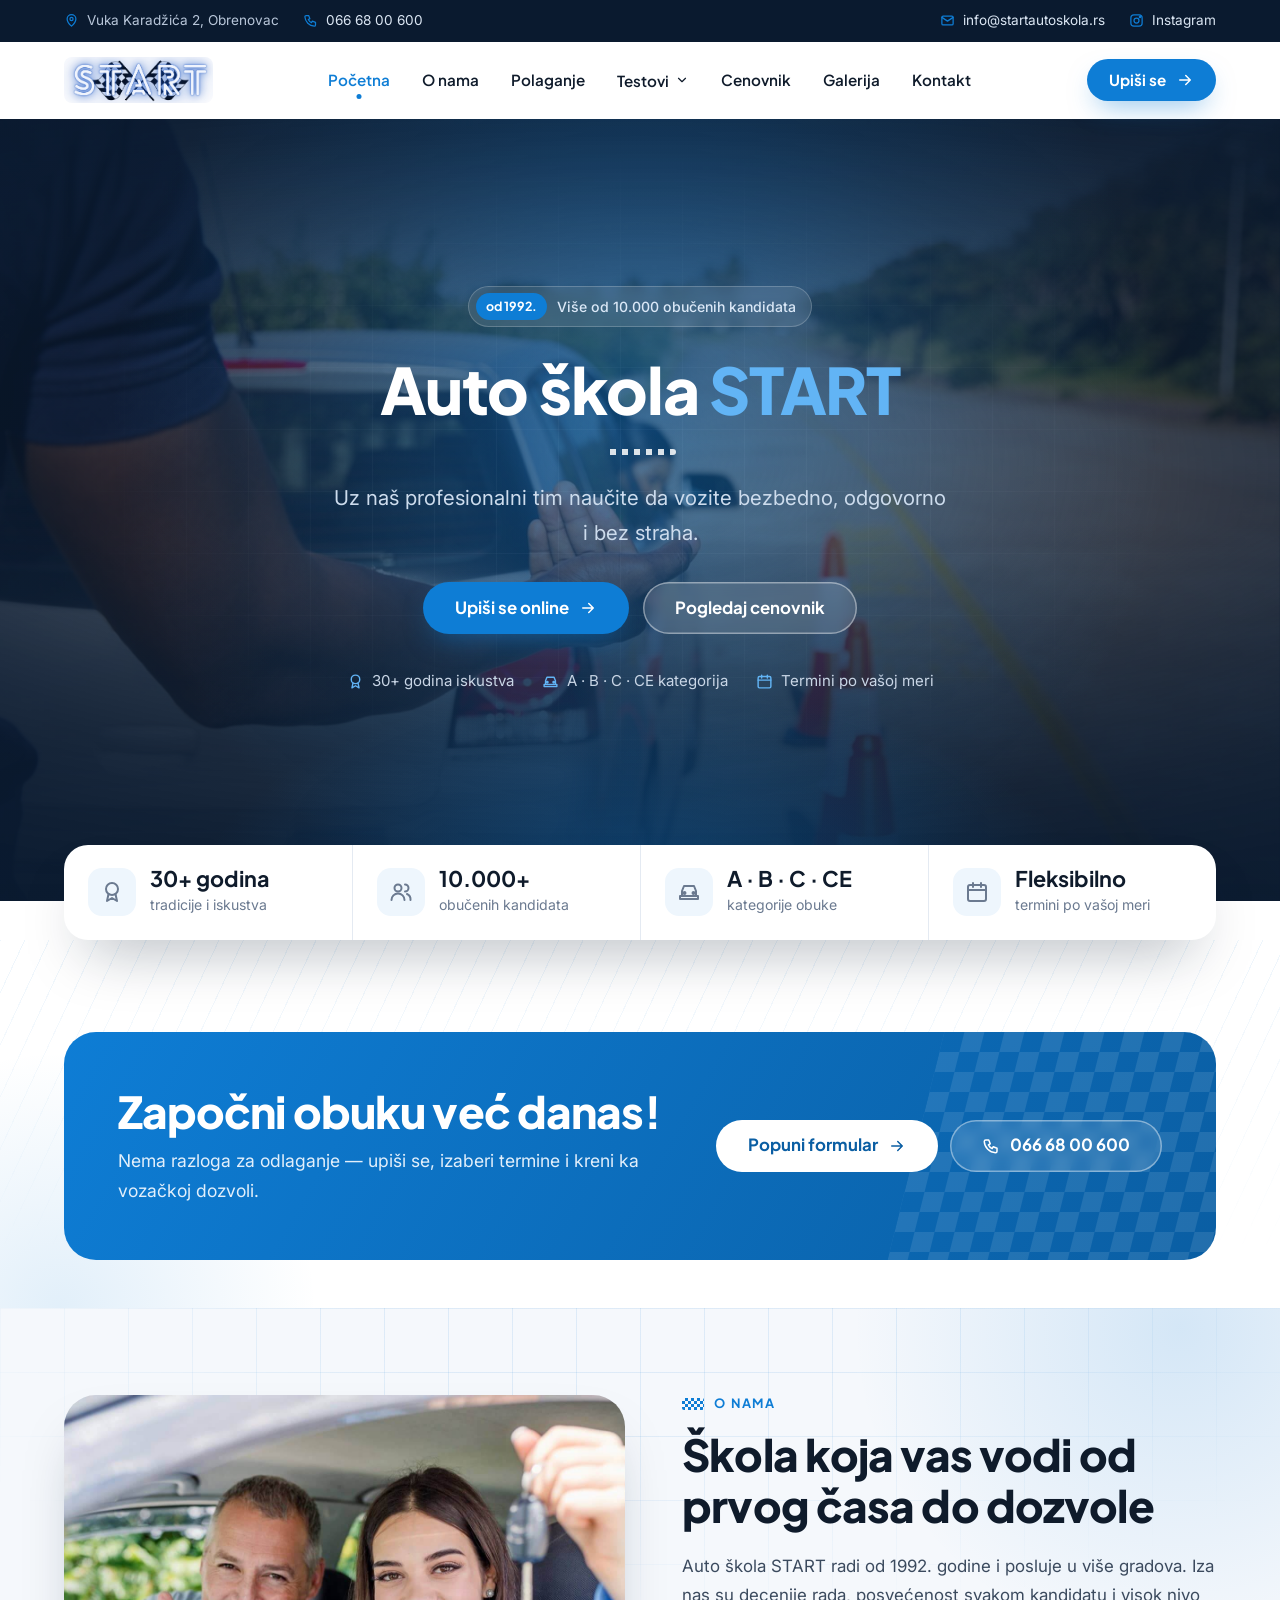
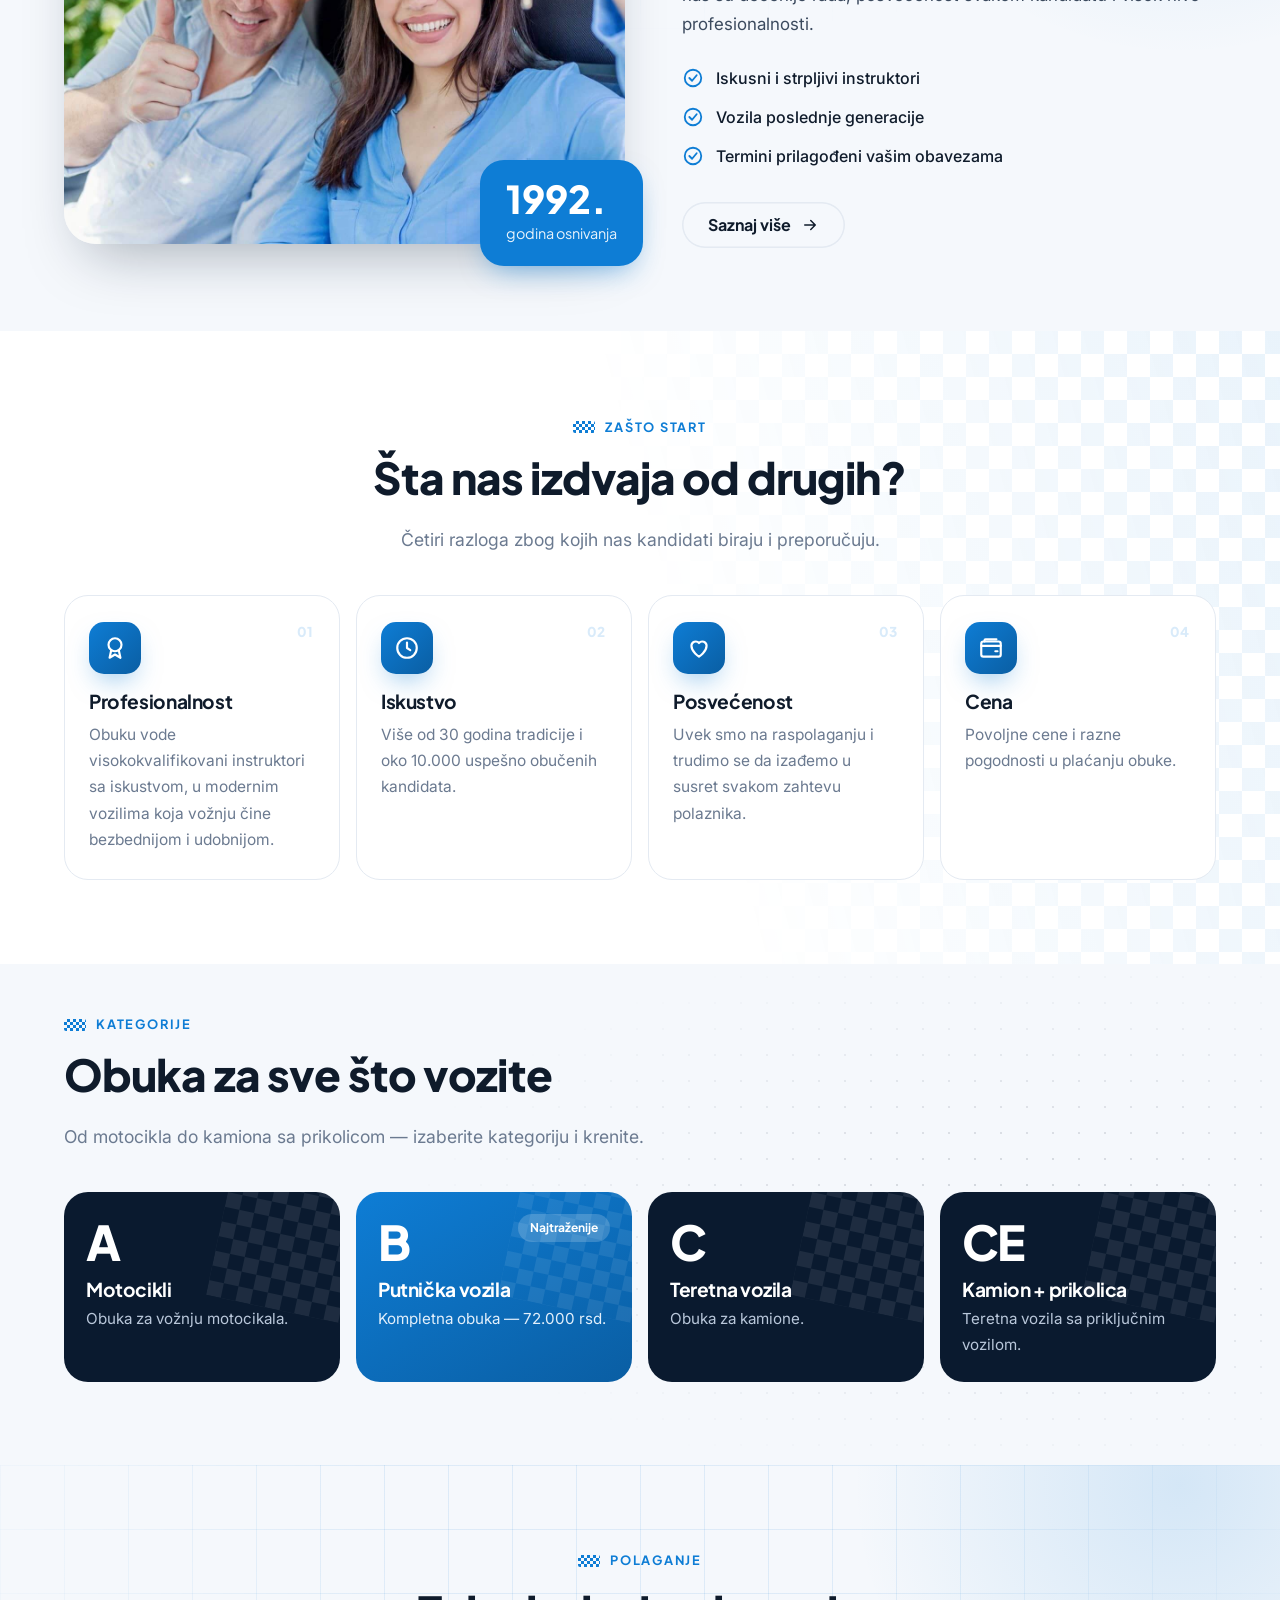
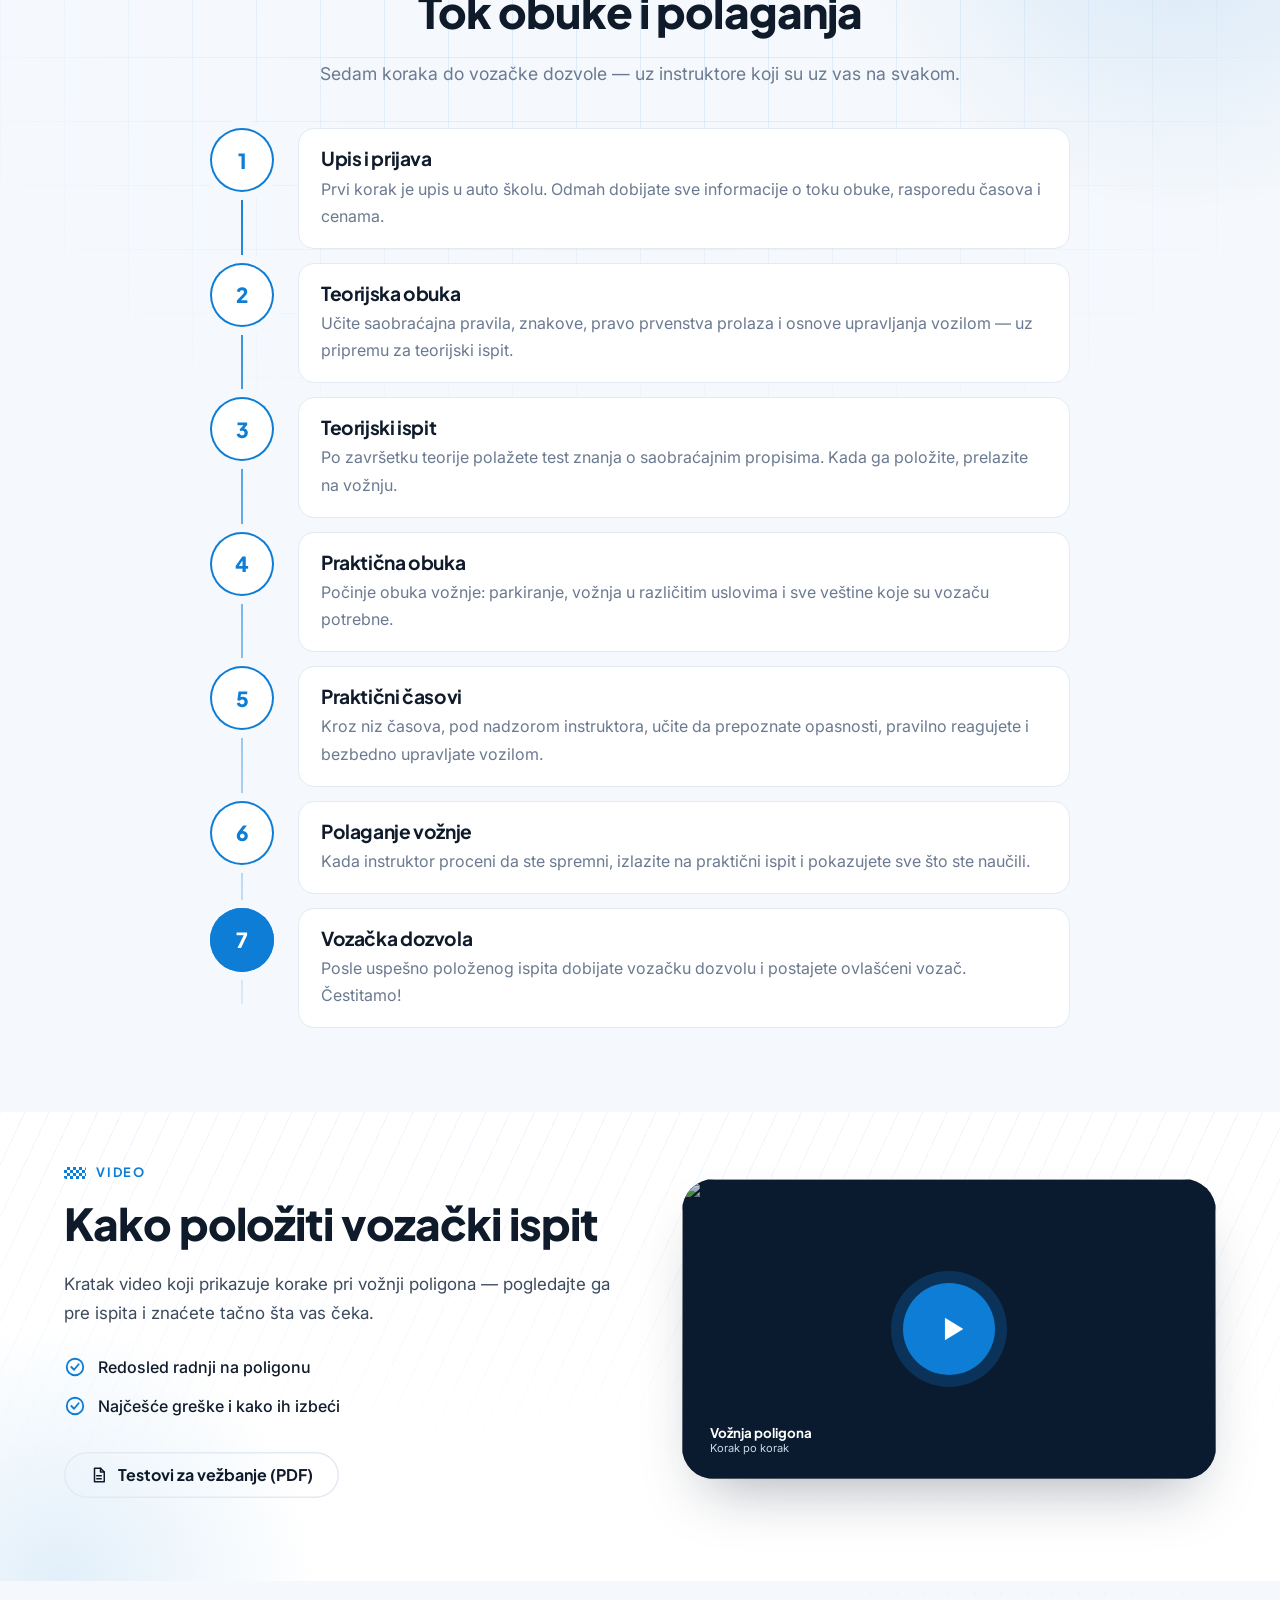
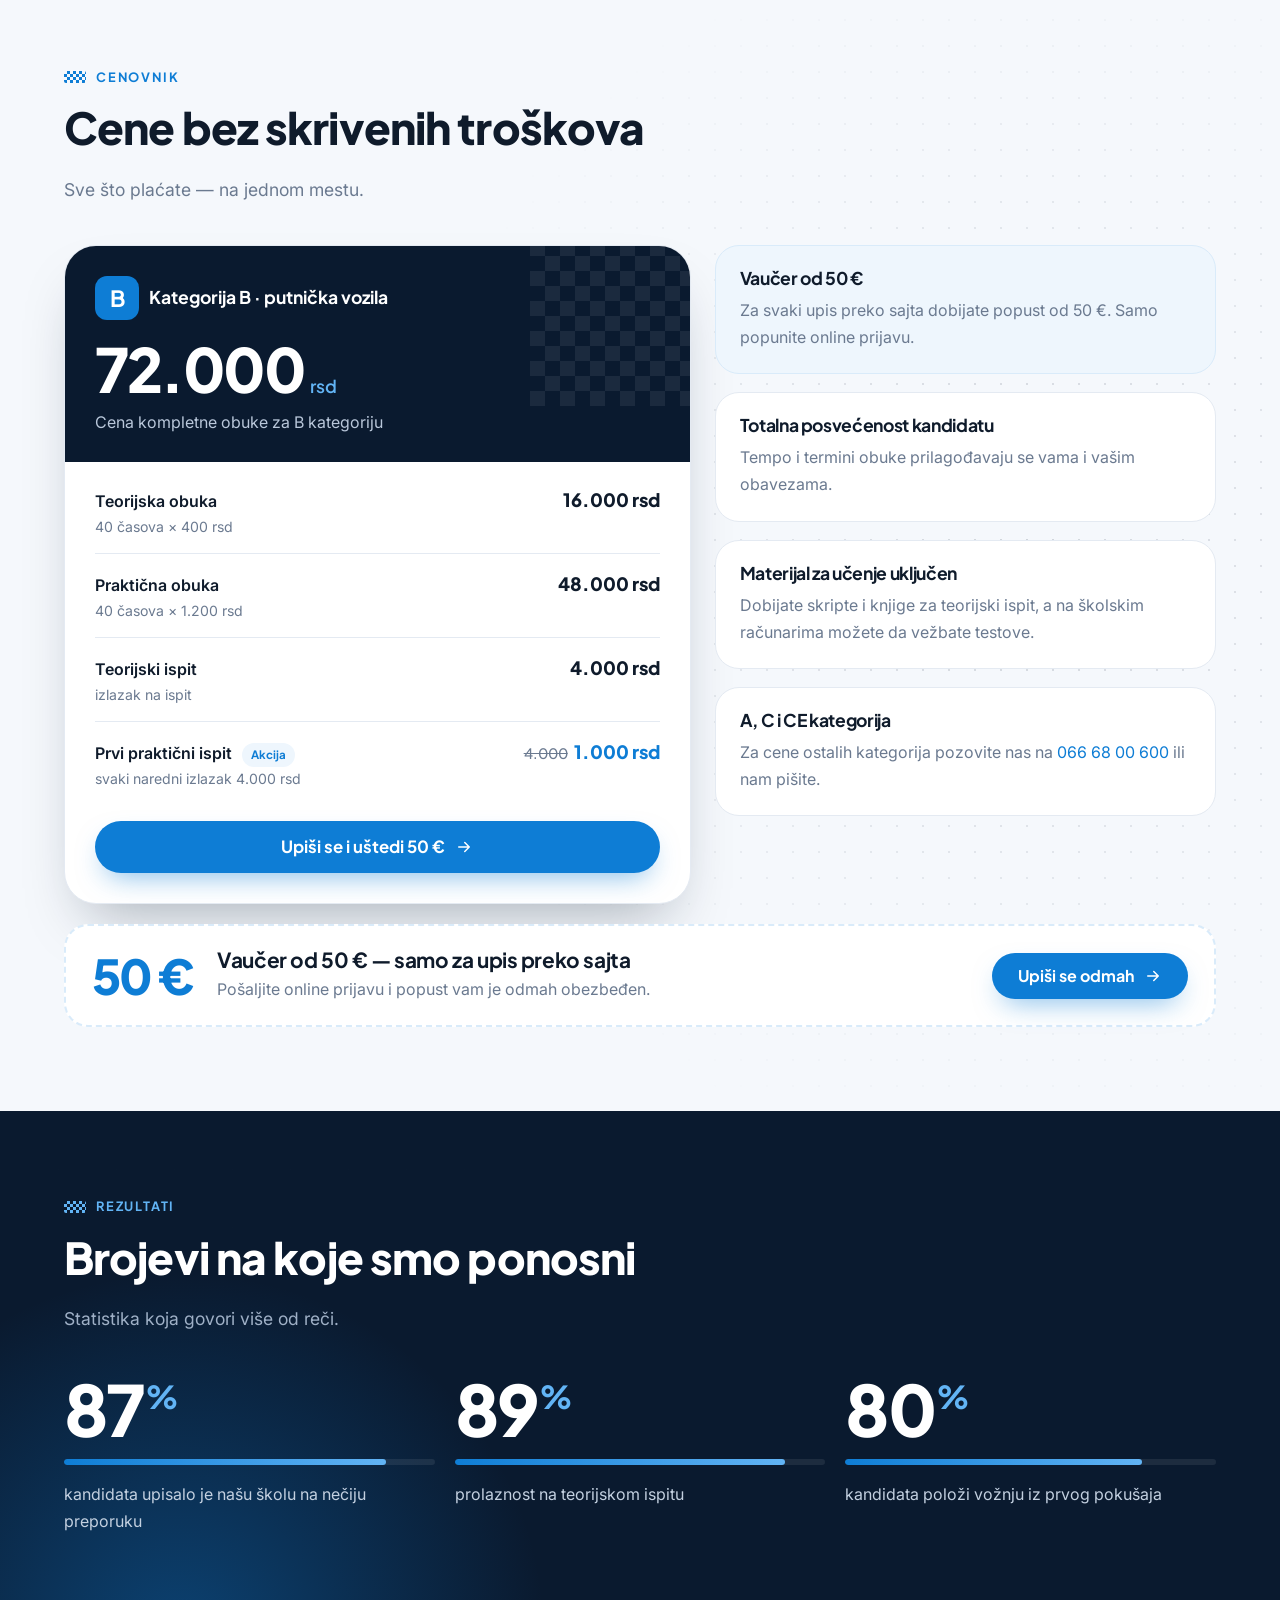
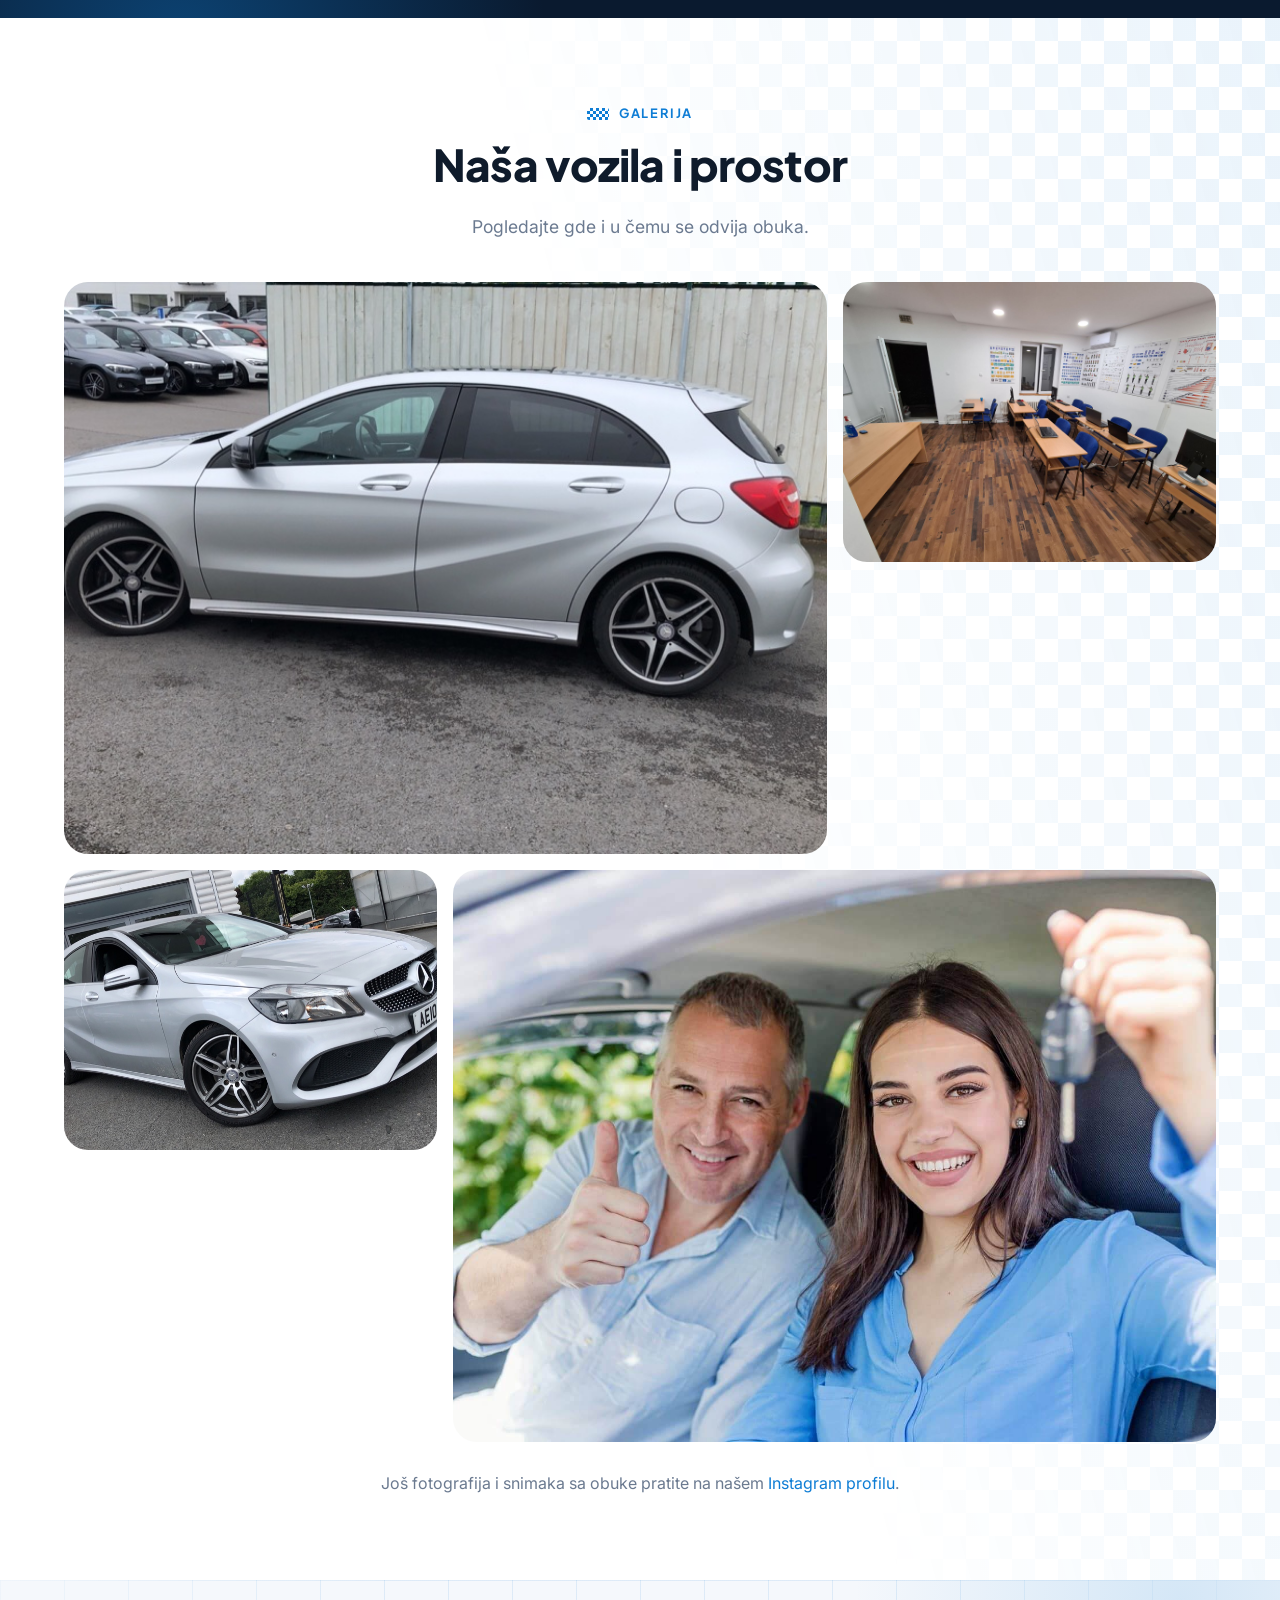
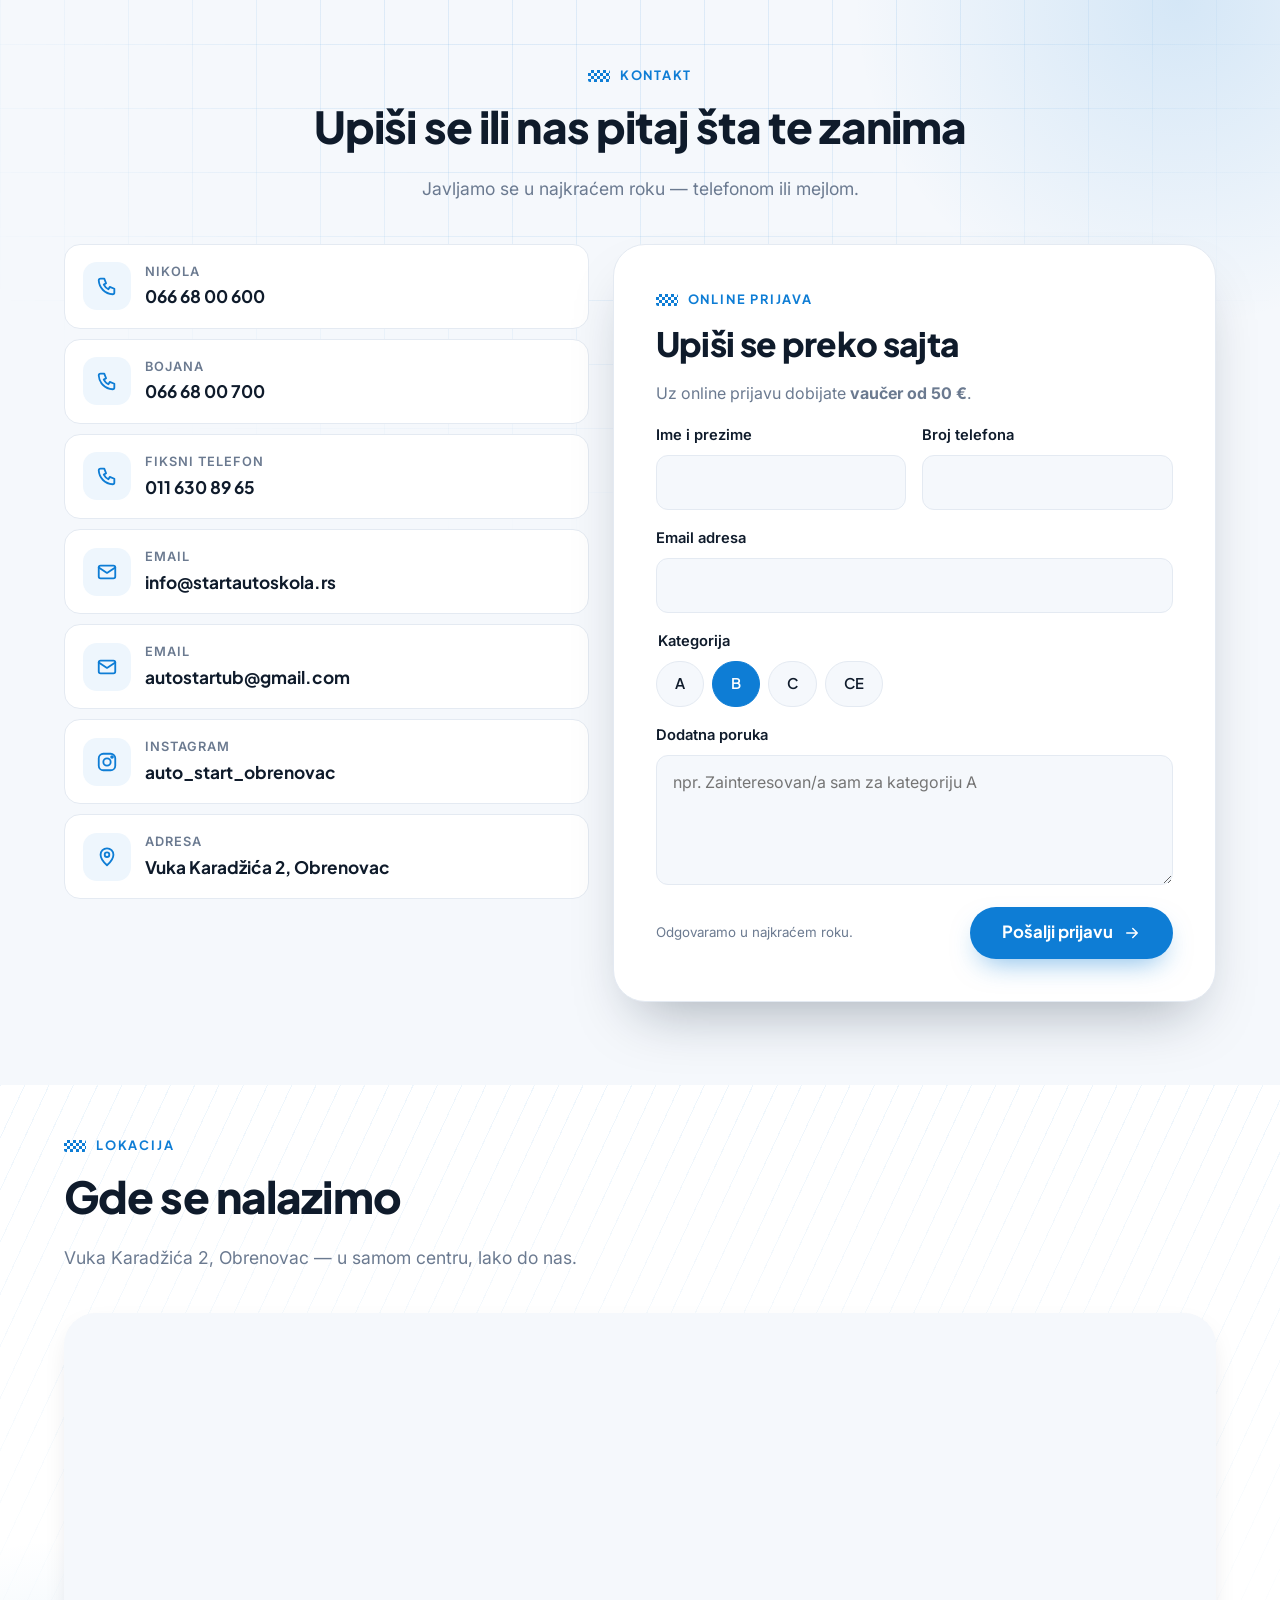
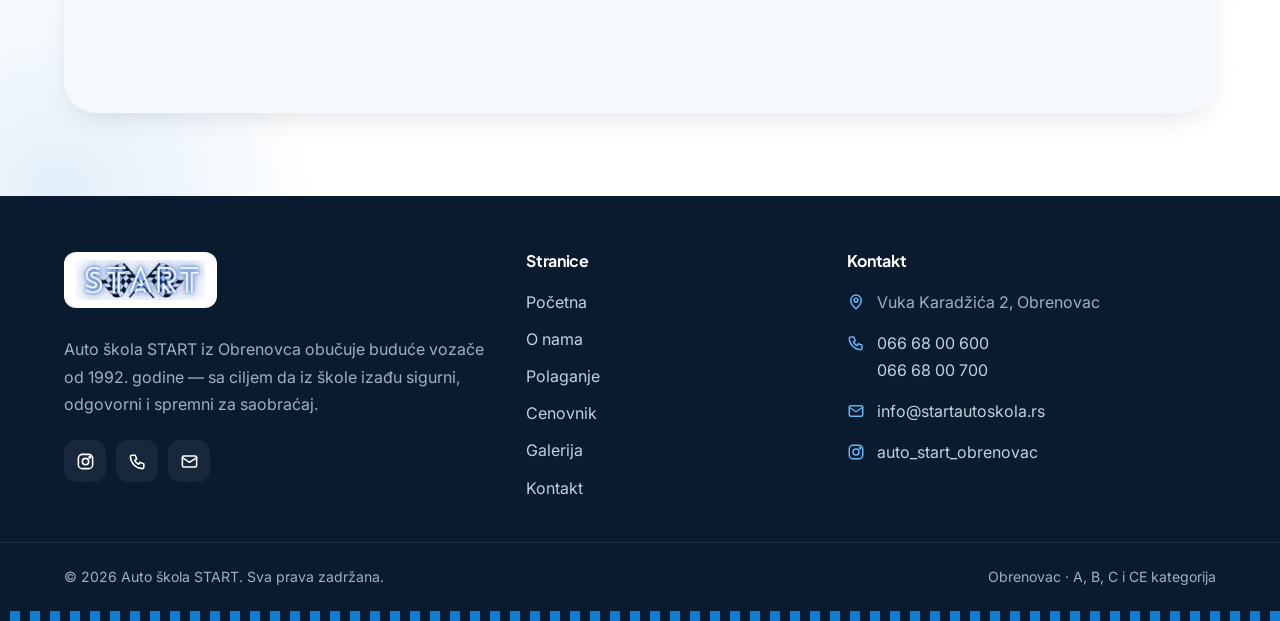
==== commit 8b2712d1: "Sve sekcije na početnoj, gušći raspored, novi hero i pozadinske šare - polaganje, cenovnik, galerija" ====
--- a/index.html
+++ b/index.html
@@ -15,7 +15,7 @@
 <link href="https://fonts.googleapis.com/css2?family=Inter:wght@400;500;600;700&family=Plus+Jakarta+Sans:wght@600;700;800&display=swap" rel="stylesheet">
 <link rel="stylesheet" href="assets/css/style.css">
 </head>
-<body>
+<body id="vrh">
 
 <div class="topbar">
   <div class="container">
@@ -36,9 +36,9 @@
       <img src="assets/img/logo.jpg" alt="Auto škola START" width="149" height="46">
     </a>
     <nav class="nav" id="nav" aria-label="Glavna navigacija">
-        <a class="nav__link is-active" aria-current="page" href="index.html">Početna</a>
+        <a class="nav__link is-active" aria-current="page" href="#vrh">Početna</a>
         <a class="nav__link" href="o-nama.html">O nama</a>
-        <a class="nav__link" href="polaganje.html">Polaganje</a>
+        <a class="nav__link" href="#polaganje">Polaganje</a>
         <div class="dropdown">
           <button class="nav__link" type="button" aria-expanded="false" aria-haspopup="true">Testovi <svg viewBox="0 0 24 24" fill="none" stroke="currentColor" stroke-width="2" stroke-linecap="round" stroke-linejoin="round" aria-hidden="true"><path d="m6 9 6 6 6-6"/></svg></button>
           <div class="dropdown__menu">
@@ -47,13 +47,13 @@
             <a href="https://www.youtube.com/watch?v=YM4e-BxPa2U" target="_blank" rel="noopener"><span class="dropdown__icon"><svg viewBox="0 0 24 24" fill="none" stroke="currentColor" stroke-width="2" stroke-linecap="round" stroke-linejoin="round" aria-hidden="true"><path d="M7 4v16l13-8z" fill="currentColor" stroke="none"/></svg></span><span><strong>Polaganje praktičnog ispita</strong><small>Video: vožnja poligona</small></span></a>
           </div>
         </div>
-        <a class="nav__link" href="cenovnik.html">Cenovnik</a>
-        <a class="nav__link" href="galerija.html">Galerija</a>
-        <a class="nav__link" href="kontakt.html">Kontakt</a>
-        <a class="btn btn--primary nav__mobile-cta" href="kontakt.html">Upiši se online <svg viewBox="0 0 24 24" fill="none" stroke="currentColor" stroke-width="2" stroke-linecap="round" stroke-linejoin="round" aria-hidden="true"><path d="M5 12h14M13 6l6 6-6 6"/></svg></a>
+        <a class="nav__link" href="#cenovnik">Cenovnik</a>
+        <a class="nav__link" href="#galerija">Galerija</a>
+        <a class="nav__link" href="#kontakt">Kontakt</a>
+        <a class="btn btn--primary nav__mobile-cta" href="#kontakt">Upiši se online <svg viewBox="0 0 24 24" fill="none" stroke="currentColor" stroke-width="2" stroke-linecap="round" stroke-linejoin="round" aria-hidden="true"><path d="M5 12h14M13 6l6 6-6 6"/></svg></a>
     </nav>
     <div class="header__cta">
-      <a class="btn btn--primary" href="kontakt.html">Upiši se <svg viewBox="0 0 24 24" fill="none" stroke="currentColor" stroke-width="2" stroke-linecap="round" stroke-linejoin="round" aria-hidden="true"><path d="M5 12h14M13 6l6 6-6 6"/></svg></a>
+      <a class="btn btn--primary" href="#kontakt">Upiši se <svg viewBox="0 0 24 24" fill="none" stroke="currentColor" stroke-width="2" stroke-linecap="round" stroke-linejoin="round" aria-hidden="true"><path d="M5 12h14M13 6l6 6-6 6"/></svg></a>
       <button class="burger" type="button" aria-label="Meni" aria-controls="nav" aria-expanded="false"><span></span><span></span><span></span></button>
     </div>
   </div>
@@ -70,16 +70,22 @@
       <img src="assets/img/slider2-1.jpg" alt="Kandidati na teorijskoj nastavi" loading="lazy">
     </div>
   </div>
+  <div class="hero__fx" aria-hidden="true"></div>
+  <div class="hero__glow" aria-hidden="true"></div>
   <div class="container">
     <div class="hero__content">
       <div class="hero__badge"><b>od 1992.</b> Više od 10.000 obučenih kandidata</div>
-      <div class="hero__caption">
-        <h1 class="hero__caption-text" data-hero-title>Auto škola <span class="accent">START</span></h1>
-      </div>
+      <h1 class="hero__caption-text" data-hero-title>Auto škola <span class="accent">START</span></h1>
+      <div class="hero__sep" aria-hidden="true"></div>
       <p class="hero__lead hero__caption-text" data-hero-lead>Uz naš profesionalni tim naučite da vozite bezbedno, odgovorno i bez straha.</p>
       <div class="hero__actions">
-        <a class="btn btn--primary btn--lg" href="kontakt.html">Upiši se online <svg viewBox="0 0 24 24" fill="none" stroke="currentColor" stroke-width="2" stroke-linecap="round" stroke-linejoin="round" aria-hidden="true"><path d="M5 12h14M13 6l6 6-6 6"/></svg></a>
-        <a class="btn btn--ghost btn--lg" href="cenovnik.html">Pogledaj cenovnik</a>
+        <a class="btn btn--primary btn--lg" href="#kontakt">Upiši se online <svg viewBox="0 0 24 24" fill="none" stroke="currentColor" stroke-width="2" stroke-linecap="round" stroke-linejoin="round" aria-hidden="true"><path d="M5 12h14M13 6l6 6-6 6"/></svg></a>
+        <a class="btn btn--ghost btn--lg" href="#cenovnik">Pogledaj cenovnik</a>
+      </div>
+      <div class="hero__meta">
+        <span><svg viewBox="0 0 24 24" fill="none" stroke="currentColor" stroke-width="2" stroke-linecap="round" stroke-linejoin="round" aria-hidden="true"><circle cx="12" cy="9" r="6"/><path d="m8.5 14-1.5 7 5-3 5 3-1.5-7"/></svg> 30+ godina iskustva</span>
+        <span><svg viewBox="0 0 24 24" fill="none" stroke="currentColor" stroke-width="2" stroke-linecap="round" stroke-linejoin="round" aria-hidden="true"><path d="M5 16V11l2-5h10l2 5v5"/><path d="M3 16h18v3H3z"/><circle cx="7.5" cy="13" r="1"/><circle cx="16.5" cy="13" r="1"/></svg> A · B · C · CE kategorija</span>
+        <span><svg viewBox="0 0 24 24" fill="none" stroke="currentColor" stroke-width="2" stroke-linecap="round" stroke-linejoin="round" aria-hidden="true"><rect x="3" y="5" width="18" height="16" rx="2"/><path d="M3 10h18M8 3v4M16 3v4"/></svg> Termini po vašoj meri</span>
       </div>
     </div>
   </div>
@@ -102,7 +108,23 @@
   </div>
 </div>
 
-<section class="section">
+<section class="section section--tight section--tight-b pat pat--lines">
+  <div class="container">
+
+      <div class="cta reveal cta--top">
+        <div>
+          <h2>Započni obuku već danas!</h2>
+          <p>Nema razloga za odlaganje — upiši se, izaberi termine i kreni ka vozačkoj dozvoli.</p>
+        </div>
+        <div class="cta__actions">
+          <a class="btn btn--white btn--lg" href="#kontakt">Popuni formular <svg viewBox="0 0 24 24" fill="none" stroke="currentColor" stroke-width="2" stroke-linecap="round" stroke-linejoin="round" aria-hidden="true"><path d="M5 12h14M13 6l6 6-6 6"/></svg></a>
+          <a class="btn btn--ghost btn--lg" href="tel:+381666800600"><svg viewBox="0 0 24 24" fill="none" stroke="currentColor" stroke-width="2" stroke-linecap="round" stroke-linejoin="round" aria-hidden="true"><path d="M5 4h4l2 5-2.5 1.5a11 11 0 0 0 5 5L15 13l5 2v4a2 2 0 0 1-2 2A16 16 0 0 1 3 6a2 2 0 0 1 2-2z"/></svg> 066 68 00 600</a>
+        </div>
+      </div>
+  </div>
+</section>
+
+<section class="section pat pat--grid">
   <div class="container split">
     <div class="split__media reveal">
       <img src="assets/img/aboutus.jpg" alt="Srećna kandidatkinja sa ključevima nakon položenog ispita" loading="lazy">
@@ -112,7 +134,6 @@
       <span class="eyebrow">O nama</span>
       <h2>Škola koja vas vodi od prvog časa do dozvole</h2>
       <p>Auto škola START radi od 1992. godine i posluje u više gradova. Iza nas su decenije rada, posvećenost svakom kandidatu i visok nivo profesionalnosti.</p>
-      <p>Obuku stalno unapređujemo — kako bi učenje bilo jednostavnije, a put do vozačke dozvole što lakši.</p>
       <ul class="checklist">
         <li><svg viewBox="0 0 24 24" fill="none" stroke="currentColor" stroke-width="2" stroke-linecap="round" stroke-linejoin="round" aria-hidden="true"><circle cx="12" cy="12" r="9"/><path d="m8 12 3 3 5-6"/></svg> Iskusni i strpljivi instruktori</li>
         <li><svg viewBox="0 0 24 24" fill="none" stroke="currentColor" stroke-width="2" stroke-linecap="round" stroke-linejoin="round" aria-hidden="true"><circle cx="12" cy="12" r="9"/><path d="m8 12 3 3 5-6"/></svg> Vozila poslednje generacije</li>
@@ -123,7 +144,7 @@
   </div>
 </section>
 
-<section class="section section--soft">
+<section class="section pat pat--checker">
   <div class="container">
     <div class="section-head section-head--center reveal">
       <span class="eyebrow">Zašto START</span>
@@ -139,7 +160,7 @@
   </div>
 </section>
 
-<section class="section">
+<section class="section section--tight pat pat--dots">
   <div class="container">
     <div class="section-head reveal">
       <span class="eyebrow">Kategorije</span>
@@ -147,43 +168,34 @@
       <p>Od motocikla do kamiona sa prikolicom — izaberite kategoriju i krenite.</p>
     </div>
     <div class="cats">
-      <a class="cat reveal" href="kontakt.html"><div class="cat__letter">A</div><h3>Motocikli</h3><p>Obuka za vožnju motocikala.</p></a>
-      <a class="cat cat--featured reveal reveal-d1" href="cenovnik.html"><span class="cat__pill">Najtraženije</span><div class="cat__letter">B</div><h3>Putnička vozila</h3><p>Kompletna obuka — 72.000 rsd.</p></a>
-      <a class="cat reveal reveal-d2" href="kontakt.html"><div class="cat__letter">C</div><h3>Teretna vozila</h3><p>Obuka za kamione.</p></a>
-      <a class="cat reveal reveal-d3" href="kontakt.html"><div class="cat__letter">CE</div><h3>Kamion + prikolica</h3><p>Teretna vozila sa priključnim vozilom.</p></a>
-    </div>
-  </div>
-</section>
-
-<section class="section" style="padding-top:0">
-  <div class="container">
-    <div class="voucher reveal">
-      <div class="voucher__amount">50 €</div>
-      <div class="voucher__body">
-        <h3>Vaučer od 50 € — samo za upis preko sajta</h3>
-        <p>Pošaljite online prijavu i popust vam je odmah obezbeđen.</p>
-      </div>
-      <a class="btn btn--primary" href="kontakt.html?vaucer">Upiši se odmah <svg viewBox="0 0 24 24" fill="none" stroke="currentColor" stroke-width="2" stroke-linecap="round" stroke-linejoin="round" aria-hidden="true"><path d="M5 12h14M13 6l6 6-6 6"/></svg></a>
-    </div>
-  </div>
-</section>
-
-<section class="section stats">
-  <div class="container">
-    <div class="section-head reveal">
-      <span class="eyebrow">Rezultati</span>
-      <h2>Brojevi na koje smo ponosni</h2>
-      <p>Statistika koja govori više od reči.</p>
-    </div>
-    <div class="stats__grid">
-      <div class="stat reveal"><div class="stat__value"><span data-count="87">0</span><sup>%</sup></div><div class="stat__bar"><i></i></div><p>kandidata upisalo je našu školu na nečiju preporuku</p></div>
-      <div class="stat reveal reveal-d1"><div class="stat__value"><span data-count="89">0</span><sup>%</sup></div><div class="stat__bar"><i></i></div><p>prolaznost na teorijskom ispitu</p></div>
-      <div class="stat reveal reveal-d2"><div class="stat__value"><span data-count="80">0</span><sup>%</sup></div><div class="stat__bar"><i></i></div><p>kandidata položi vožnju iz prvog pokušaja</p></div>
-    </div>
-  </div>
-</section>
-
-<section class="section">
+      <a class="cat reveal" href="#kontakt"><div class="cat__letter">A</div><h3>Motocikli</h3><p>Obuka za vožnju motocikala.</p></a>
+      <a class="cat cat--featured reveal reveal-d1" href="#cenovnik"><span class="cat__pill">Najtraženije</span><div class="cat__letter">B</div><h3>Putnička vozila</h3><p>Kompletna obuka — 72.000 rsd.</p></a>
+      <a class="cat reveal reveal-d2" href="#kontakt"><div class="cat__letter">C</div><h3>Teretna vozila</h3><p>Obuka za kamione.</p></a>
+      <a class="cat reveal reveal-d3" href="#kontakt"><div class="cat__letter">CE</div><h3>Kamion + prikolica</h3><p>Teretna vozila sa priključnim vozilom.</p></a>
+    </div>
+  </div>
+</section>
+
+<section class="section pat pat--grid" id="polaganje">
+  <div class="container">
+    <div class="section-head section-head--center reveal">
+      <span class="eyebrow">Polaganje</span>
+      <h2>Tok obuke i polaganja</h2>
+      <p>Sedam koraka do vozačke dozvole — uz instruktore koji su uz vas na svakom.</p>
+    </div>
+    <div class="timeline">
+      <div class="step reveal"><div class="step__num">1</div><div class="step__body"><h3>Upis i prijava</h3><p>Prvi korak je upis u auto školu. Odmah dobijate sve informacije o toku obuke, rasporedu časova i cenama.</p></div></div>
+      <div class="step reveal"><div class="step__num">2</div><div class="step__body"><h3>Teorijska obuka</h3><p>Učite saobraćajna pravila, znakove, pravo prvenstva prolaza i osnove upravljanja vozilom — uz pripremu za teorijski ispit.</p></div></div>
+      <div class="step reveal"><div class="step__num">3</div><div class="step__body"><h3>Teorijski ispit</h3><p>Po završetku teorije polažete test znanja o saobraćajnim propisima. Kada ga položite, prelazite na vožnju.</p></div></div>
+      <div class="step reveal"><div class="step__num">4</div><div class="step__body"><h3>Praktična obuka</h3><p>Počinje obuka vožnje: parkiranje, vožnja u različitim uslovima i sve veštine koje su vozaču potrebne.</p></div></div>
+      <div class="step reveal"><div class="step__num">5</div><div class="step__body"><h3>Praktični časovi</h3><p>Kroz niz časova, pod nadzorom instruktora, učite da prepoznate opasnosti, pravilno reagujete i bezbedno upravljate vozilom.</p></div></div>
+      <div class="step reveal"><div class="step__num">6</div><div class="step__body"><h3>Polaganje vožnje</h3><p>Kada instruktor proceni da ste spremni, izlazite na praktični ispit i pokazujete sve što ste naučili.</p></div></div>
+      <div class="step reveal"><div class="step__num">7</div><div class="step__body"><h3>Vozačka dozvola</h3><p>Posle uspešno položenog ispita dobijate vozačku dozvolu i postajete ovlašćeni vozač. Čestitamo!</p></div></div>
+    </div>
+  </div>
+</section>
+
+<section class="section section--tight pat pat--lines">
   <div class="container split split--rev">
     <div class="split__media reveal">
       <div class="video">
@@ -202,23 +214,159 @@
         <li><svg viewBox="0 0 24 24" fill="none" stroke="currentColor" stroke-width="2" stroke-linecap="round" stroke-linejoin="round" aria-hidden="true"><circle cx="12" cy="12" r="9"/><path d="m8 12 3 3 5-6"/></svg> Redosled radnji na poligonu</li>
         <li><svg viewBox="0 0 24 24" fill="none" stroke="currentColor" stroke-width="2" stroke-linecap="round" stroke-linejoin="round" aria-hidden="true"><circle cx="12" cy="12" r="9"/><path d="m8 12 3 3 5-6"/></svg> Najčešće greške i kako ih izbeći</li>
       </ul>
-      <a class="btn btn--outline" href="polaganje.html">Kako teče polaganje <svg viewBox="0 0 24 24" fill="none" stroke="currentColor" stroke-width="2" stroke-linecap="round" stroke-linejoin="round" aria-hidden="true"><path d="M5 12h14M13 6l6 6-6 6"/></svg></a>
-    </div>
-  </div>
-</section>
-
-<section class="section" style="padding-top:0">
-  <div class="container">
-    <div class="cta reveal">
+      <a class="btn btn--outline" href="assets/docs/testovi-vezbanje.pdf" target="_blank" rel="noopener"><svg viewBox="0 0 24 24" fill="none" stroke="currentColor" stroke-width="2" stroke-linecap="round" stroke-linejoin="round" aria-hidden="true"><path d="M6 3h8l5 5v13H6z"/><path d="M14 3v5h5M9 13h6M9 17h6"/></svg> Testovi za vežbanje (PDF)</a>
+    </div>
+  </div>
+</section>
+
+<section class="section pat pat--dots" id="cenovnik">
+  <div class="container">
+    <div class="section-head reveal">
+      <span class="eyebrow">Cenovnik</span>
+      <h2>Cene bez skrivenih troškova</h2>
+      <p>Sve što plaćate — na jednom mestu.</p>
+    </div>
+    <div class="pricing">
+      <div class="price-card reveal">
+        <div class="price-card__head">
+          <div class="price-card__cat"><b>B</b><span>Kategorija B · putnička vozila</span></div>
+          <div class="price-card__total">72.000<small>rsd</small></div>
+          <p>Cena kompletne obuke za B kategoriju</p>
+        </div>
+        <div class="price-card__body">
+          <div class="price-row"><div class="price-row__label">Teorijska obuka<small>40 časova × 400 rsd</small></div><div class="price-row__value">16.000 rsd</div></div>
+          <div class="price-row"><div class="price-row__label">Praktična obuka<small>40 časova × 1.200 rsd</small></div><div class="price-row__value">48.000 rsd</div></div>
+          <div class="price-row"><div class="price-row__label">Teorijski ispit<small>izlazak na ispit</small></div><div class="price-row__value">4.000 rsd</div></div>
+          <div class="price-row price-row--promo"><div class="price-row__label">Prvi praktični ispit <span class="badge">Akcija</span><small>svaki naredni izlazak 4.000 rsd</small></div><div class="price-row__value"><s>4.000</s>1.000 rsd</div></div>
+          <a class="btn btn--primary btn--lg" style="width:100%;margin-top:16px" href="#kontakt">Upiši se i uštedi 50 € <svg viewBox="0 0 24 24" fill="none" stroke="currentColor" stroke-width="2" stroke-linecap="round" stroke-linejoin="round" aria-hidden="true"><path d="M5 12h14M13 6l6 6-6 6"/></svg></a>
+        </div>
+      </div>
+      <div class="price-side">
+        <div class="price-note price-note--blue reveal reveal-d1">
+          <h3>Vaučer od 50 €</h3>
+          <p>Za svaki upis preko sajta dobijate popust od 50 €. Samo popunite online prijavu.</p>
+        </div>
+        <div class="price-note reveal reveal-d1">
+          <h3>Totalna posvećenost kandidatu</h3>
+          <p>Tempo i termini obuke prilagođavaju se vama i vašim obavezama.</p>
+        </div>
+        <div class="price-note reveal reveal-d2">
+          <h3>Materijal za učenje uključen</h3>
+          <p>Dobijate skripte i knjige za teorijski ispit, a na školskim računarima možete da vežbate testove.</p>
+        </div>
+        <div class="price-note reveal reveal-d3">
+          <h3>A, C i CE kategorija</h3>
+          <p>Za cene ostalih kategorija pozovite nas na <a href="tel:+381666800600">066 68 00 600</a> ili nam pišite.</p>
+        </div>
+      </div>
+    </div>
+    <div class="voucher reveal" style="margin-top:20px">
+      <div class="voucher__amount">50 €</div>
+      <div class="voucher__body">
+        <h3>Vaučer od 50 € — samo za upis preko sajta</h3>
+        <p>Pošaljite online prijavu i popust vam je odmah obezbeđen.</p>
+      </div>
+      <a class="btn btn--primary" href="#kontakt">Upiši se odmah <svg viewBox="0 0 24 24" fill="none" stroke="currentColor" stroke-width="2" stroke-linecap="round" stroke-linejoin="round" aria-hidden="true"><path d="M5 12h14M13 6l6 6-6 6"/></svg></a>
+    </div>
+  </div>
+</section>
+
+<section class="section pat pat--dark stats">
+  <div class="container">
+    <div class="section-head reveal">
+      <span class="eyebrow">Rezultati</span>
+      <h2>Brojevi na koje smo ponosni</h2>
+      <p>Statistika koja govori više od reči.</p>
+    </div>
+    <div class="stats__grid">
+      <div class="stat reveal"><div class="stat__value"><span data-count="87">0</span><sup>%</sup></div><div class="stat__bar"><i></i></div><p>kandidata upisalo je našu školu na nečiju preporuku</p></div>
+      <div class="stat reveal reveal-d1"><div class="stat__value"><span data-count="89">0</span><sup>%</sup></div><div class="stat__bar"><i></i></div><p>prolaznost na teorijskom ispitu</p></div>
+      <div class="stat reveal reveal-d2"><div class="stat__value"><span data-count="80">0</span><sup>%</sup></div><div class="stat__bar"><i></i></div><p>kandidata položi vožnju iz prvog pokušaja</p></div>
+    </div>
+  </div>
+</section>
+
+<section class="section pat pat--checker" id="galerija">
+  <div class="container">
+    <div class="section-head section-head--center reveal">
+      <span class="eyebrow">Galerija</span>
+      <h2>Naša vozila i prostor</h2>
+      <p>Pogledajte gde i u čemu se odvija obuka.</p>
+    </div>
+    <div class="gallery">
+      <button class="gallery__item gallery__item--wide reveal" type="button" aria-label="Uvećaj: Školsko vozilo — Mercedes A klasa"><img src="assets/img/a-klasa3.jpg" alt="Školsko vozilo — Mercedes A klasa" loading="lazy"><span class="gallery__cap">Naša vozila</span></button>
+      <button class="gallery__item reveal" type="button" aria-label="Uvećaj: Učionica za teorijsku nastavu"><img src="assets/img/galerija3.jpg" alt="Učionica za teorijsku nastavu" loading="lazy"><span class="gallery__cap">Učionica</span></button>
+      <button class="gallery__item reveal" type="button" aria-label="Uvećaj: Mercedes A klasa spreda"><img src="assets/img/a-klasa1.jpg" alt="Mercedes A klasa spreda" loading="lazy"><span class="gallery__cap">Vozni park</span></button>
+      <button class="gallery__item gallery__item--wide reveal" type="button" aria-label="Uvećaj: Kandidatkinja sa ključevima"><img src="assets/img/aboutus.jpg" alt="Kandidatkinja sa ključevima" loading="lazy"><span class="gallery__cap">Položeno!</span></button>
+    </div>
+    <p style="text-align:center;margin:28px 0 0;color:var(--muted)" class="reveal">Još fotografija i snimaka sa obuke pratite na našem <a href="https://instagram.com/auto_start_obrenovac" target="_blank" rel="noopener">Instagram profilu</a>.</p>
+  </div>
+</section>
+
+<div class="lightbox" role="dialog" aria-modal="true" aria-label="Pregled fotografije">
+  <button class="lightbox__btn lightbox__close" type="button" aria-label="Zatvori"><svg viewBox="0 0 24 24" fill="none" stroke="currentColor" stroke-width="2" stroke-linecap="round" stroke-linejoin="round" aria-hidden="true"><path d="M6 6l12 12M18 6 6 18"/></svg></button>
+  <button class="lightbox__btn lightbox__prev" type="button" aria-label="Prethodna"><svg viewBox="0 0 24 24" fill="none" stroke="currentColor" stroke-width="2" stroke-linecap="round" stroke-linejoin="round" aria-hidden="true"><path d="m15 6-6 6 6 6"/></svg></button>
+  <img src="" alt="">
+  <button class="lightbox__btn lightbox__next" type="button" aria-label="Sledeća"><svg viewBox="0 0 24 24" fill="none" stroke="currentColor" stroke-width="2" stroke-linecap="round" stroke-linejoin="round" aria-hidden="true"><path d="m9 6 6 6-6 6"/></svg></button>
+</div>
+
+<section class="section pat pat--grid" id="kontakt">
+  <div class="container">
+    <div class="section-head section-head--center reveal">
+      <span class="eyebrow">Kontakt</span>
+      <h2>Upiši se ili nas pitaj šta te zanima</h2>
+      <p>Javljamo se u najkraćem roku — telefonom ili mejlom.</p>
+    </div>
+    <div class="contact">
       <div>
-        <h2>Započni obuku već danas!</h2>
-        <p>Nema razloga za odlaganje — upiši se, izaberi termine i kreni ka vozačkoj dozvoli.</p>
-      </div>
-      <div class="cta__actions">
-        <a class="btn btn--white btn--lg" href="kontakt.html">Popuni formular <svg viewBox="0 0 24 24" fill="none" stroke="currentColor" stroke-width="2" stroke-linecap="round" stroke-linejoin="round" aria-hidden="true"><path d="M5 12h14M13 6l6 6-6 6"/></svg></a>
-        <a class="btn btn--ghost btn--lg" href="tel:+381666800600"><svg viewBox="0 0 24 24" fill="none" stroke="currentColor" stroke-width="2" stroke-linecap="round" stroke-linejoin="round" aria-hidden="true"><path d="M5 4h4l2 5-2.5 1.5a11 11 0 0 0 5 5L15 13l5 2v4a2 2 0 0 1-2 2A16 16 0 0 1 3 6a2 2 0 0 1 2-2z"/></svg> 066 68 00 600</a>
-      </div>
-    </div>
+        <div class="contact-list">
+          <a class="contact-item reveal" href="tel:+381666800600"><span class="contact-item__icon"><svg viewBox="0 0 24 24" fill="none" stroke="currentColor" stroke-width="2" stroke-linecap="round" stroke-linejoin="round" aria-hidden="true"><path d="M5 4h4l2 5-2.5 1.5a11 11 0 0 0 5 5L15 13l5 2v4a2 2 0 0 1-2 2A16 16 0 0 1 3 6a2 2 0 0 1 2-2z"/></svg></span><span><small>Nikola</small><strong>066 68 00 600</strong></span></a>
+          <a class="contact-item reveal" href="tel:+381666800700"><span class="contact-item__icon"><svg viewBox="0 0 24 24" fill="none" stroke="currentColor" stroke-width="2" stroke-linecap="round" stroke-linejoin="round" aria-hidden="true"><path d="M5 4h4l2 5-2.5 1.5a11 11 0 0 0 5 5L15 13l5 2v4a2 2 0 0 1-2 2A16 16 0 0 1 3 6a2 2 0 0 1 2-2z"/></svg></span><span><small>Bojana</small><strong>066 68 00 700</strong></span></a>
+          <a class="contact-item reveal" href="tel:+381116308965"><span class="contact-item__icon"><svg viewBox="0 0 24 24" fill="none" stroke="currentColor" stroke-width="2" stroke-linecap="round" stroke-linejoin="round" aria-hidden="true"><path d="M5 4h4l2 5-2.5 1.5a11 11 0 0 0 5 5L15 13l5 2v4a2 2 0 0 1-2 2A16 16 0 0 1 3 6a2 2 0 0 1 2-2z"/></svg></span><span><small>Fiksni telefon</small><strong>011 630 89 65</strong></span></a>
+          <a class="contact-item reveal" href="mailto:info@startautoskola.rs"><span class="contact-item__icon"><svg viewBox="0 0 24 24" fill="none" stroke="currentColor" stroke-width="2" stroke-linecap="round" stroke-linejoin="round" aria-hidden="true"><rect x="3" y="5" width="18" height="14" rx="2"/><path d="m3 7 9 6 9-6"/></svg></span><span><small>Email</small><strong>info@startautoskola.rs</strong></span></a>
+          <a class="contact-item reveal" href="mailto:autostartub@gmail.com"><span class="contact-item__icon"><svg viewBox="0 0 24 24" fill="none" stroke="currentColor" stroke-width="2" stroke-linecap="round" stroke-linejoin="round" aria-hidden="true"><rect x="3" y="5" width="18" height="14" rx="2"/><path d="m3 7 9 6 9-6"/></svg></span><span><small>Email</small><strong>autostartub@gmail.com</strong></span></a>
+          <a class="contact-item reveal" href="https://instagram.com/auto_start_obrenovac" target="_blank" rel="noopener"><span class="contact-item__icon"><svg viewBox="0 0 24 24" fill="none" stroke="currentColor" stroke-width="2" stroke-linecap="round" stroke-linejoin="round" aria-hidden="true"><rect x="3" y="3" width="18" height="18" rx="5"/><circle cx="12" cy="12" r="4"/><circle cx="17.5" cy="6.5" r="1" fill="currentColor"/></svg></span><span><small>Instagram</small><strong>auto_start_obrenovac</strong></span></a>
+          <div class="contact-item reveal"><span class="contact-item__icon"><svg viewBox="0 0 24 24" fill="none" stroke="currentColor" stroke-width="2" stroke-linecap="round" stroke-linejoin="round" aria-hidden="true"><path d="M12 21s-7-6.2-7-11.5A7 7 0 0 1 19 9.5C19 14.8 12 21 12 21z"/><circle cx="12" cy="9.5" r="2.5"/></svg></span><span><small>Adresa</small><strong>Vuka Karadžića 2, Obrenovac</strong></span></div>
+        </div>
+      </div>
+
+      <form class="form reveal reveal-d1" data-signup novalidate>
+        <span class="eyebrow">Online prijava</span>
+        <h2>Upiši se preko sajta</h2>
+        <p>Uz online prijavu dobijate <strong>vaučer od 50 €</strong>.</p>
+        <div class="form__grid">
+          <div class="field"><label for="ime">Ime i prezime</label><input id="ime" name="ime" type="text" autocomplete="name" required></div>
+          <div class="field"><label for="telefon">Broj telefona</label><input id="telefon" name="telefon" type="tel" autocomplete="tel" required></div>
+          <div class="field field--full"><label for="email">Email adresa</label><input id="email" name="email" type="email" autocomplete="email"></div>
+          <fieldset class="field field--full" style="border:0;padding:0;margin:0">
+            <legend style="font-weight:600;color:var(--ink);font-size:.92rem;margin-bottom:7px">Kategorija</legend>
+            <div class="chips">
+              <label class="chip"><input type="radio" name="kategorija" value="A"><span>A</span></label>
+              <label class="chip"><input type="radio" name="kategorija" value="B" checked><span>B</span></label>
+              <label class="chip"><input type="radio" name="kategorija" value="C"><span>C</span></label>
+              <label class="chip"><input type="radio" name="kategorija" value="CE"><span>CE</span></label>
+            </div>
+          </fieldset>
+          <div class="field field--full"><label for="poruka">Dodatna poruka</label><textarea id="poruka" name="poruka" placeholder="npr. Zainteresovan/a sam za kategoriju A"></textarea></div>
+        </div>
+        <div class="form__foot">
+          <small>Odgovaramo u najkraćem roku.</small>
+          <button class="btn btn--primary btn--lg" type="submit">Pošalji prijavu <svg viewBox="0 0 24 24" fill="none" stroke="currentColor" stroke-width="2" stroke-linecap="round" stroke-linejoin="round" aria-hidden="true"><path d="M5 12h14M13 6l6 6-6 6"/></svg></button>
+        </div>
+        <div class="form__ok" role="status">Otvoren je vaš email program sa popunjenom prijavom — samo kliknite „Pošalji”.</div>
+      </form>
+    </div>
+  </div>
+</section>
+
+<section class="section section--tight pat pat--lines">
+  <div class="container">
+    <div class="section-head reveal">
+      <span class="eyebrow">Lokacija</span>
+      <h2>Gde se nalazimo</h2>
+      <p>Vuka Karadžića 2, Obrenovac — u samom centru, lako do nas.</p>
+    </div>
+    <div class="map reveal"><iframe src="https://www.google.com/maps/embed?pb=!1m18!1m12!1m3!1d2838.2144148636576!2d20.191251015401367!3d44.65397077909961!2m3!1f0!2f0!3f0!3m2!1i1024!2i768!4f13.1!3m3!1m2!1s0x475a145d82dae23b%3A0x60c7958847177232!2sVuka%20Karad%C5%BEi%C4%87a%202%2C%20Obrenovac!5e0!3m2!1sen!2srs!4v1605528538139!5m2!1sen!2srs" title="Mapa — Vuka Karadžića 2, Obrenovac" loading="lazy" referrerpolicy="no-referrer-when-downgrade" allowfullscreen></iframe></div>
   </div>
 </section>
 </main>
@@ -240,10 +388,10 @@
         <ul class="footer__links">
           <li><a href="index.html">Početna</a></li>
           <li><a href="o-nama.html">O nama</a></li>
-          <li><a href="polaganje.html">Polaganje</a></li>
-          <li><a href="cenovnik.html">Cenovnik</a></li>
-          <li><a href="galerija.html">Galerija</a></li>
-          <li><a href="kontakt.html">Kontakt</a></li>
+          <li><a href="index.html#polaganje">Polaganje</a></li>
+          <li><a href="index.html#cenovnik">Cenovnik</a></li>
+          <li><a href="index.html#galerija">Galerija</a></li>
+          <li><a href="index.html#kontakt">Kontakt</a></li>
         </ul>
       </div>
       <div>
@@ -268,7 +416,7 @@
 
 <div class="callbar">
   <a class="btn btn--outline" href="tel:+381666800600"><svg viewBox="0 0 24 24" fill="none" stroke="currentColor" stroke-width="2" stroke-linecap="round" stroke-linejoin="round" aria-hidden="true"><path d="M5 4h4l2 5-2.5 1.5a11 11 0 0 0 5 5L15 13l5 2v4a2 2 0 0 1-2 2A16 16 0 0 1 3 6a2 2 0 0 1 2-2z"/></svg> Pozovi</a>
-  <a class="btn btn--primary" href="kontakt.html">Upiši se</a>
+  <a class="btn btn--primary" href="#kontakt">Upiši se</a>
 </div>
 
 <aside class="popup" aria-label="Vaučer za upis">
@@ -279,7 +427,7 @@
   </div>
   <div class="popup__body">
     <p>Prijavi se online i odmah ostvari popust od 50 € na obuku.</p>
-    <a class="btn btn--primary" href="kontakt.html?vaucer">Iskoristi vaučer <svg viewBox="0 0 24 24" fill="none" stroke="currentColor" stroke-width="2" stroke-linecap="round" stroke-linejoin="round" aria-hidden="true"><path d="M5 12h14M13 6l6 6-6 6"/></svg></a>
+    <a class="btn btn--primary" href="#kontakt">Iskoristi vaučer <svg viewBox="0 0 24 24" fill="none" stroke="currentColor" stroke-width="2" stroke-linecap="round" stroke-linejoin="round" aria-hidden="true"><path d="M5 12h14M13 6l6 6-6 6"/></svg></a>
   </div>
 </aside>
 <script src="assets/js/main.js"></script>
--- a/assets/css/style.css
+++ b/assets/css/style.css
@@ -55,7 +55,7 @@
 
 .container{width:100%;max-width:var(--maxw);margin:0 auto;padding:0 24px}
 @media (max-width:600px){.container{padding:0 16px}}
-.section{padding:clamp(72px,10vw,120px) 0}
+.section{padding:clamp(52px,6.5vw,88px) 0}
 .section--soft{background:var(--bg-soft)}
 .sr-only{position:absolute;width:1px;height:1px;overflow:hidden;clip:rect(0 0 0 0);white-space:nowrap}
 
@@ -69,7 +69,7 @@
   content:"";width:22px;height:12px;border-radius:2px;
   background:conic-gradient(currentColor 25%,transparent 0 50%,currentColor 0 75%,transparent 0) 0 0/6px 6px;
 }
-.section-head{max-width:680px;margin-bottom:56px}
+.section-head{max-width:680px;margin-bottom:clamp(28px,3.5vw,40px)}
 .section-head--center{text-align:center;margin-left:auto;margin-right:auto}
 .section-head p{font-size:1.1rem;color:var(--muted);margin:0}
 
@@ -182,11 +182,11 @@
 .hero::after{
   content:"";position:absolute;inset:0;
   background:
-    linear-gradient(90deg,rgba(10,26,47,.94) 0%,rgba(10,26,47,.78) 42%,rgba(10,26,47,.25) 100%),
-    linear-gradient(0deg,rgba(10,26,47,.7) 0%,transparent 40%);
-}
-.hero .container{position:relative;z-index:2;padding-top:80px;padding-bottom:120px}
-.hero__content{max-width:680px}
+    radial-gradient(ellipse 75% 65% at 50% 45%,rgba(10,26,47,.52) 0%,rgba(10,26,47,.8) 60%,rgba(10,26,47,.93) 100%),
+    linear-gradient(180deg,rgba(10,26,47,.75) 0%,transparent 26%,transparent 52%,rgba(10,26,47,.9) 100%);
+}
+.hero .container{position:relative;z-index:2;padding-top:56px;padding-bottom:96px;text-align:center}
+.hero__content{max-width:880px;margin:0 auto}
 .hero__badge{
   display:inline-flex;align-items:center;gap:10px;padding:7px 16px 7px 8px;margin-bottom:26px;border-radius:999px;
   background:rgba(255,255,255,.1);box-shadow:inset 0 0 0 1px rgba(255,255,255,.2);backdrop-filter:blur(8px);
@@ -195,25 +195,25 @@
 .hero__badge b{background:var(--blue);color:#fff;border-radius:999px;padding:3px 10px;font-family:var(--fd);font-size:.78rem}
 .hero h1{color:#fff;margin-bottom:22px}
 .hero h1 .accent{color:#62b4f5}
-.hero__lead{font-size:clamp(1.05rem,1.6vw,1.25rem);color:#c9d6e6;max-width:560px;margin-bottom:36px}
-.hero__actions{display:flex;flex-wrap:wrap;gap:14px}
+.hero__lead{font-size:clamp(1.05rem,1.6vw,1.3rem);color:#cddced;max-width:620px;margin:0 auto 32px}
+.hero__actions{display:flex;flex-wrap:wrap;gap:14px;justify-content:center}
 .hero__caption{min-height:3.4em}
 .hero__caption-text{transition:opacity .5s,transform .5s var(--ease)}
 .hero__caption-text.is-out{opacity:0;transform:translateY(8px)}
 
 .hero__dots{position:absolute;z-index:3;left:0;right:0;bottom:36px}
-.hero__dots .container{padding-top:0;padding-bottom:0;display:flex;gap:10px}
+.hero__dots .container{padding-top:0;padding-bottom:0;display:flex;gap:10px;justify-content:center}
 .hero__dot{width:44px;height:4px;border-radius:4px;border:0;padding:0;cursor:pointer;background:rgba(255,255,255,.25);overflow:hidden;position:relative}
 .hero__dot::after{content:"";position:absolute;inset:0;background:#fff;transform:scaleX(0);transform-origin:left}
 .hero__dot.is-active::after{animation:dotfill 6s linear forwards}
 @keyframes dotfill{to{transform:scaleX(1)}}
 
 /* trust strip under hero */
-.trust{position:relative;z-index:5;margin-top:-64px}
+.trust{position:relative;z-index:5;margin-top:-56px}
 .trust__grid{
   display:grid;grid-template-columns:repeat(4,1fr);background:#fff;border-radius:var(--r-l);box-shadow:var(--sh-l);overflow:hidden;
 }
-.trust__item{display:flex;align-items:center;gap:16px;padding:26px 28px}
+.trust__item{display:flex;align-items:center;gap:14px;padding:22px 24px}
 .trust__item + .trust__item{border-left:1px solid var(--line)}
 .trust__icon{flex:none;width:48px;height:48px;border-radius:14px;display:grid;place-items:center;background:var(--blue-50);color:var(--blue)}
 .trust__icon svg{width:24px;height:24px}
@@ -227,7 +227,7 @@
 @media (max-width:520px){.trust__item{padding:18px 16px}.trust__icon{display:none}.trust__item strong{font-size:1.1rem}}
 
 /* =================== ABOUT SPLIT =================== */
-.split{display:grid;grid-template-columns:1.05fr 1fr;gap:clamp(40px,6vw,88px);align-items:center}
+.split{display:grid;grid-template-columns:1.05fr 1fr;gap:clamp(32px,4.5vw,64px);align-items:center}
 .split--rev .split__media{order:2}
 @media (max-width:900px){.split{grid-template-columns:1fr}.split--rev .split__media{order:0}}
 .split__media{position:relative}
@@ -245,16 +245,16 @@
 .checklist svg{flex:none;width:22px;height:22px;color:var(--blue);margin-top:2px}
 
 /* =================== FEATURE CARDS =================== */
-.cards{display:grid;grid-template-columns:repeat(4,1fr);gap:20px}
+.cards{display:grid;grid-template-columns:repeat(4,1fr);gap:16px}
 @media (max-width:1024px){.cards{grid-template-columns:1fr 1fr}}
 @media (max-width:560px){.cards{grid-template-columns:1fr}}
 .card{
-  position:relative;background:#fff;border:1px solid var(--line);border-radius:var(--r-l);padding:32px 28px;
+  position:relative;background:#fff;border:1px solid var(--line);border-radius:var(--r-l);padding:26px 24px;
   transition:transform .35s var(--ease),box-shadow .35s var(--ease),border-color .35s;
 }
 .card:hover{transform:translateY(-6px);box-shadow:var(--sh-m);border-color:var(--blue-100)}
 .card__icon{
-  width:56px;height:56px;border-radius:16px;display:grid;place-items:center;margin-bottom:22px;
+  width:52px;height:52px;border-radius:15px;display:grid;place-items:center;margin-bottom:16px;
   background:linear-gradient(135deg,var(--blue),var(--blue-700));color:#fff;box-shadow:var(--sh-blue)
 }
 .card__icon svg{width:26px;height:26px}
@@ -262,11 +262,11 @@
 .card__num{position:absolute;top:24px;right:26px;font-family:var(--fd);font-weight:800;font-size:.85rem;color:var(--blue-100)}
 
 /* =================== CATEGORIES =================== */
-.cats{display:grid;grid-template-columns:repeat(4,1fr);gap:20px}
+.cats{display:grid;grid-template-columns:repeat(4,1fr);gap:16px}
 @media (max-width:1024px){.cats{grid-template-columns:1fr 1fr}}
 @media (max-width:480px){.cats{grid-template-columns:1fr}}
 .cat{
-  position:relative;overflow:hidden;border-radius:var(--r-l);padding:30px 26px 28px;background:var(--navy);color:#b9c7da;
+  position:relative;overflow:hidden;border-radius:var(--r-l);padding:26px 22px 24px;background:var(--navy);color:#b9c7da;
   isolation:isolate;transition:transform .35s var(--ease);
 }
 .cat:hover{transform:translateY(-6px)}
@@ -277,7 +277,7 @@
 }
 .cat:hover::before{opacity:.16}
 .cat--featured{background:linear-gradient(150deg,var(--blue) 0%,var(--blue-700) 100%);color:#e2effb}
-.cat__letter{font-family:var(--fd);font-weight:800;font-size:3.4rem;line-height:1;color:#fff;margin-bottom:18px;letter-spacing:-.04em}
+.cat__letter{font-family:var(--fd);font-weight:800;font-size:3rem;line-height:1;color:#fff;margin-bottom:12px;letter-spacing:-.04em}
 .cat h3{color:#fff;margin-bottom:6px}
 .cat p{margin:0;font-size:.95rem}
 .cat__pill{position:absolute;top:22px;right:22px;padding:4px 12px;border-radius:999px;background:rgba(255,255,255,.18);color:#fff;font-size:.75rem;font-weight:700;font-family:var(--fd)}
@@ -297,7 +297,7 @@
 .stats .eyebrow{color:#62b4f5}
 .stats__grid{display:grid;grid-template-columns:repeat(3,1fr);gap:20px}
 @media (max-width:800px){.stats__grid{grid-template-columns:1fr}}
-.stat{padding:34px 30px;border-radius:var(--r-l);background:rgba(255,255,255,.04);box-shadow:inset 0 0 0 1px rgba(255,255,255,.08)}
+stat{padding:28px 26px;border-radius:var(--r-l);background:rgba(255,255,255,.04);box-shadow:inset 0 0 0 1px rgba(255,255,255,.08)}
 .stat__value{font-family:var(--fd);font-weight:800;font-size:clamp(3rem,6vw,4.4rem);line-height:1;color:#fff;letter-spacing:-.04em;margin-bottom:14px}
 .stat__value sup{font-size:.45em;color:#62b4f5;vertical-align:.9em;margin-left:2px}
 .stat__bar{height:6px;border-radius:6px;background:rgba(255,255,255,.08);overflow:hidden;margin-bottom:16px}
@@ -316,9 +316,9 @@
 
 /* =================== CTA BAND =================== */
 .cta{
-  position:relative;overflow:hidden;border-radius:var(--r-xl);padding:clamp(40px,6vw,72px);
+  position:relative;overflow:hidden;border-radius:var(--r-xl);padding:clamp(30px,4.2vw,54px);
   background:linear-gradient(120deg,var(--blue) 0%,var(--blue-700) 100%);color:#e2effb;
-  display:grid;grid-template-columns:1.4fr auto;gap:32px;align-items:center;
+  display:grid;grid-template-columns:1.4fr auto;gap:28px;align-items:center;
 }
 .cta::after{
   content:"";position:absolute;right:-40px;top:-40px;bottom:-40px;width:340px;opacity:.1;
@@ -333,7 +333,7 @@
 
 /* voucher */
 .voucher{
-  display:flex;align-items:center;gap:28px;padding:28px 32px;border-radius:var(--r-l);
+  display:flex;align-items:center;gap:24px;padding:22px 26px;border-radius:var(--r-l);
   background:#fff;border:2px dashed var(--blue-100);position:relative;
 }
 .voucher__amount{flex:none;font-family:var(--fd);font-weight:800;font-size:3rem;line-height:1;color:var(--blue);letter-spacing:-.04em}
@@ -374,7 +374,7 @@
 /* =================== BENEFITS =================== */
 .benefits{display:grid;grid-template-columns:repeat(2,1fr);gap:16px}
 @media (max-width:760px){.benefits{grid-template-columns:1fr}}
-.benefit{display:flex;gap:18px;padding:24px;border-radius:var(--r-m);background:#fff;border:1px solid var(--line);transition:border-color .3s,box-shadow .3s}
+.benefit{display:flex;gap:16px;padding:20px 22px;border-radius:var(--r-m);background:#fff;border:1px solid var(--line);transition:border-color .3s,box-shadow .3s}
 .benefit:hover{border-color:var(--blue-100);box-shadow:var(--sh-s)}
 .benefit__icon{flex:none;width:46px;height:46px;border-radius:13px;display:grid;place-items:center;background:var(--blue-50);color:var(--blue)}
 .benefit__icon svg{width:22px;height:22px}
@@ -382,7 +382,7 @@
 .benefit p{margin:0;font-size:.95rem;color:var(--muted)}
 
 /* =================== TIMELINE =================== */
-.timeline{position:relative;display:grid;gap:18px;counter-reset:step;max-width:860px;margin:0 auto}
+.timeline{position:relative;display:grid;gap:14px;counter-reset:step;max-width:860px;margin:0 auto}
 .timeline::before{content:"";position:absolute;left:31px;top:24px;bottom:24px;width:2px;background:linear-gradient(var(--blue),var(--blue-100))}
 .step{position:relative;display:grid;grid-template-columns:64px 1fr;gap:24px;align-items:start}
 .step__num{
@@ -390,7 +390,7 @@
   font-family:var(--fd);font-weight:800;font-size:1.3rem;color:var(--blue);background:#fff;box-shadow:inset 0 0 0 2px var(--blue),0 0 0 8px var(--bg-soft);
 }
 .step:last-child .step__num{background:var(--blue);color:#fff}
-.step__body{background:#fff;border:1px solid var(--line);border-radius:var(--r-m);padding:22px 26px;transition:transform .3s var(--ease),box-shadow .3s}
+.step__body{background:#fff;border:1px solid var(--line);border-radius:var(--r-m);padding:18px 22px;transition:transform .3s var(--ease),box-shadow .3s}
 .step__body:hover{transform:translateX(4px);box-shadow:var(--sh-m)}
 .step__body h3{margin-bottom:6px}
 .step__body p{margin:0;color:var(--muted)}
@@ -405,7 +405,7 @@
 .pricing{display:grid;grid-template-columns:1.25fr 1fr;gap:24px;align-items:stretch}
 @media (max-width:900px){.pricing{grid-template-columns:1fr}}
 .price-card{background:#fff;border-radius:var(--r-xl);box-shadow:var(--sh-l);overflow:hidden;border:1px solid var(--line)}
-.price-card__head{position:relative;padding:36px 36px 30px;background:var(--navy);color:#b9c7da;overflow:hidden}
+.price-card__head{position:relative;padding:30px 30px 26px;background:var(--navy);color:#b9c7da;overflow:hidden}
 .price-card__head::after{
   content:"";position:absolute;right:-20px;top:-20px;width:180px;height:180px;opacity:.07;
   background:conic-gradient(#fff 25%,transparent 0 50%,#fff 0 75%,transparent 0) 0 0/30px 30px;
@@ -416,8 +416,8 @@
 .price-card__total{font-family:var(--fd);font-weight:800;color:#fff;font-size:clamp(2.8rem,6vw,3.8rem);line-height:1;letter-spacing:-.04em}
 .price-card__total small{font-size:1.1rem;font-weight:600;color:#62b4f5;letter-spacing:0;margin-left:6px}
 .price-card__head p{margin:10px 0 0}
-.price-card__body{padding:10px 36px 36px}
-.price-row{display:flex;justify-content:space-between;gap:20px;align-items:baseline;padding:18px 0;border-bottom:1px solid var(--line)}
+.price-card__body{padding:8px 30px 30px}
+.price-row{display:flex;justify-content:space-between;gap:20px;align-items:baseline;padding:14px 0;border-bottom:1px solid var(--line)}
 .price-row:last-of-type{border-bottom:0}
 .price-row__label{color:var(--ink);font-weight:600}
 .price-row__label small{display:block;color:var(--muted);font-weight:400;font-size:.88rem}
@@ -426,7 +426,7 @@
 .price-row--promo .price-row__value{color:var(--blue)}
 .badge{display:inline-block;padding:2px 9px;border-radius:999px;background:var(--blue-50);color:var(--blue);font-size:.72rem;font-weight:700;font-family:var(--fd);vertical-align:middle;margin-left:6px}
 .price-side{display:grid;gap:18px;align-content:start}
-.price-note{padding:26px;border-radius:var(--r-l);background:#fff;border:1px solid var(--line)}
+.price-note{padding:22px 24px;border-radius:var(--r-l);background:#fff;border:1px solid var(--line)}
 .price-note h3{font-size:1.1rem}
 .price-note p{margin:0;color:var(--muted)}
 .price-note--blue{background:var(--blue-50);border-color:var(--blue-100)}
@@ -457,10 +457,10 @@
 @media (max-width:600px){.lightbox__prev,.lightbox__next{top:auto;bottom:20px;transform:none}}
 
 /* =================== CONTACT =================== */
-.contact{display:grid;grid-template-columns:1fr 1.15fr;gap:28px;align-items:start}
+.contact{display:grid;grid-template-columns:1fr 1.15fr;gap:24px;align-items:start}
 @media (max-width:900px){.contact{grid-template-columns:1fr}}
-.contact-list{display:grid;gap:14px}
-.contact-item{display:flex;gap:16px;align-items:center;padding:20px 22px;border-radius:var(--r-m);background:#fff;border:1px solid var(--line);color:var(--ink);transition:border-color .3s,transform .3s var(--ease)}
+.contact-list{display:grid;gap:10px}
+.contact-item{display:flex;gap:14px;align-items:center;padding:16px 18px;border-radius:var(--r-m);background:#fff;border:1px solid var(--line);color:var(--ink);transition:border-color .3s,transform .3s var(--ease)}
 a.contact-item:hover{border-color:var(--blue);transform:translateX(4px)}
 .contact-item__icon{flex:none;width:48px;height:48px;border-radius:14px;display:grid;place-items:center;background:var(--blue-50);color:var(--blue)}
 .contact-item__icon svg{width:22px;height:22px}
@@ -491,12 +491,12 @@
 .form__ok{display:none;margin-top:16px;padding:14px 18px;border-radius:12px;background:#e8f7ef;color:#11643b;font-weight:600}
 .form__ok.is-visible{display:block}
 
-.map{border-radius:var(--r-xl);overflow:hidden;box-shadow:var(--sh-m);height:420px;background:var(--bg-soft)}
+.map{border-radius:var(--r-xl);overflow:hidden;box-shadow:var(--sh-m);height:400px;background:var(--bg-soft)}
 .map iframe{width:100%;height:100%;border:0;display:block}
 
 /* =================== FOOTER =================== */
-.footer{background:var(--navy);color:#9fb0c6;padding:80px 0 0;margin-top:0}
-.footer__grid{display:grid;grid-template-columns:1.5fr 1fr 1.3fr;gap:48px;padding-bottom:56px}
+.footer{background:var(--navy);color:#9fb0c6;padding:56px 0 0;margin-top:0}
+.footer__grid{display:grid;grid-template-columns:1.5fr 1fr 1.3fr;gap:36px;padding-bottom:40px}
 @media (max-width:860px){.footer__grid{grid-template-columns:1fr 1fr}.footer__brand{grid-column:1/-1}}
 @media (max-width:520px){.footer__grid{grid-template-columns:1fr}}
 .footer__logo{display:inline-block;background:#fff;border-radius:12px;padding:8px 12px;margin-bottom:20px}
@@ -533,3 +533,122 @@
 .reveal.is-in{opacity:1;transform:none}
 .reveal-d1{transition-delay:.08s}.reveal-d2{transition-delay:.16s}.reveal-d3{transition-delay:.24s}
 .no-js .reveal{opacity:1;transform:none}
+
+/* =========================================================
+   ŠARE U POZADINI (suptilne, „tech" atmosfera)
+   ========================================================= */
+[id]{scroll-margin-top:92px}
+
+.pat{position:relative;isolation:isolate;overflow:hidden}
+.pat::before,.pat::after{content:"";position:absolute;z-index:-1;pointer-events:none}
+
+/* mreža + plavi sjaj — svetla pozadina */
+.pat--grid{background:var(--bg-soft)}
+.pat--grid::before{
+  inset:0;
+  background-image:linear-gradient(rgba(14,125,213,.10) 1px,transparent 1px),
+                   linear-gradient(90deg,rgba(14,125,213,.10) 1px,transparent 1px);
+  background-size:64px 64px;
+  mask-image:radial-gradient(ellipse 80% 70% at 50% 0%,#000 25%,transparent 75%);
+  -webkit-mask-image:radial-gradient(ellipse 80% 70% at 50% 0%,#000 25%,transparent 75%);
+}
+.pat--grid::after{
+  width:680px;height:680px;right:-240px;top:-320px;border-radius:50%;
+  background:radial-gradient(circle,rgba(14,125,213,.14),transparent 68%);
+}
+
+/* dijagonalne linije */
+.pat--lines{background:#fff}
+.pat--lines::before{
+  inset:0;
+  background:repeating-linear-gradient(115deg,rgba(14,125,213,.07) 0 1px,transparent 1px 22px);
+  mask-image:linear-gradient(180deg,#000,transparent 85%);
+  -webkit-mask-image:linear-gradient(180deg,#000,transparent 85%);
+}
+.pat--lines::after{
+  width:520px;height:520px;left:-200px;bottom:-260px;border-radius:50%;
+  background:radial-gradient(circle,rgba(14,125,213,.12),transparent 70%);
+}
+
+/* tačkasta matrica */
+.pat--dots{background:var(--bg-soft)}
+.pat--dots::before{
+  inset:0;
+  background-image:radial-gradient(rgba(10,26,47,.16) 1.4px,transparent 1.4px);
+  background-size:26px 26px;
+  mask-image:radial-gradient(ellipse 70% 80% at 80% 50%,#000,transparent 70%);
+  -webkit-mask-image:radial-gradient(ellipse 70% 80% at 80% 50%,#000,transparent 70%);
+}
+
+/* šahovska zastavica — svetla varijanta */
+.pat--checker{background:#fff}
+.pat--checker::before{
+  inset:0;
+  background:conic-gradient(rgba(14,125,213,.09) 25%,transparent 0 50%,rgba(14,125,213,.09) 0 75%,transparent 0) 0 0/46px 46px;
+  mask-image:linear-gradient(255deg,#000 0%,transparent 48%);
+  -webkit-mask-image:linear-gradient(255deg,#000 0%,transparent 48%);
+}
+
+/* tamna sekcija sa mrežom i sjajem */
+.pat--dark{background:var(--navy);color:#b8c6d9}
+.pat--dark::before{
+  inset:0;
+  background-image:linear-gradient(rgba(255,255,255,.07) 1px,transparent 1px),
+                   linear-gradient(90deg,rgba(255,255,255,.07) 1px,transparent 1px);
+  background-size:58px 58px;
+  mask-image:radial-gradient(ellipse 70% 80% at 20% 0%,#000,transparent 70%);
+  -webkit-mask-image:radial-gradient(ellipse 70% 80% at 20% 0%,#000,transparent 70%);
+}
+.pat--dark::after{
+  width:760px;height:760px;right:-260px;bottom:-400px;border-radius:50%;
+  background:radial-gradient(circle,rgba(14,125,213,.4),transparent 68%);
+}
+.pat--dark h2,.pat--dark h3{color:#fff}
+.pat--dark .section-head p{color:#9fb0c6}
+.pat--dark .eyebrow{color:#62b4f5}
+
+/* =========================================================
+   HERO — centriran sadržaj + slojevi
+   ========================================================= */
+.hero__fx{position:absolute;inset:0;z-index:1;pointer-events:none}
+.hero__fx::before{
+  content:"";position:absolute;inset:0;
+  background-image:linear-gradient(rgba(255,255,255,.12) 1px,transparent 1px),
+                   linear-gradient(90deg,rgba(255,255,255,.12) 1px,transparent 1px);
+  background-size:62px 62px;
+  mask-image:radial-gradient(ellipse 65% 60% at 50% 45%,#000,transparent 72%);
+  -webkit-mask-image:radial-gradient(ellipse 65% 60% at 50% 45%,#000,transparent 72%);
+  opacity:.5;
+}
+.hero__fx::after{
+  content:"";position:absolute;left:50%;top:38%;width:min(1100px,120vw);aspect-ratio:1;transform:translate(-50%,-50%);
+  background:radial-gradient(circle,rgba(14,125,213,.45),rgba(14,125,213,.12) 45%,transparent 68%);
+}
+.hero__glow{
+  position:absolute;z-index:1;left:50%;bottom:-2px;width:min(900px,95vw);height:220px;transform:translateX(-50%);
+  background:radial-gradient(ellipse at bottom,rgba(14,125,213,.35),transparent 70%);pointer-events:none;
+}
+.hero__badge{margin-inline:auto}
+.hero h1{text-wrap:balance}
+.hero__caption{min-height:0}
+.hero__sep{
+  width:72px;height:6px;margin:0 auto 26px;border-radius:6px;
+  background:conic-gradient(#fff 25%,transparent 0 50%,#fff 0 75%,transparent 0) 0 0/12px 12px;opacity:.85;
+}
+.hero__meta{
+  display:flex;flex-wrap:wrap;justify-content:center;gap:10px 28px;margin-top:34px;
+  color:#c9d6e6;font-size:.94rem;
+}
+.hero__meta span{display:inline-flex;align-items:center;gap:8px}
+.hero__meta svg{width:17px;height:17px;color:#62b4f5;flex:none}
+@media (max-width:600px){.hero__meta{gap:8px 18px;font-size:.87rem}}
+
+/* CTA odmah ispod hero-a */
+.cta--top{margin-top:clamp(28px,4vw,44px)}
+.section--tight{padding-top:clamp(32px,4vw,48px)}
+.section--tight-b{padding-bottom:clamp(32px,4vw,48px)}
+
+/* mapa + kontakt na početnoj */
+.contact-map{display:grid;grid-template-columns:1fr 1fr;gap:20px;align-items:stretch}
+@media (max-width:900px){.contact-map{grid-template-columns:1fr}}
+.contact-map .map{height:100%;min-height:340px}
